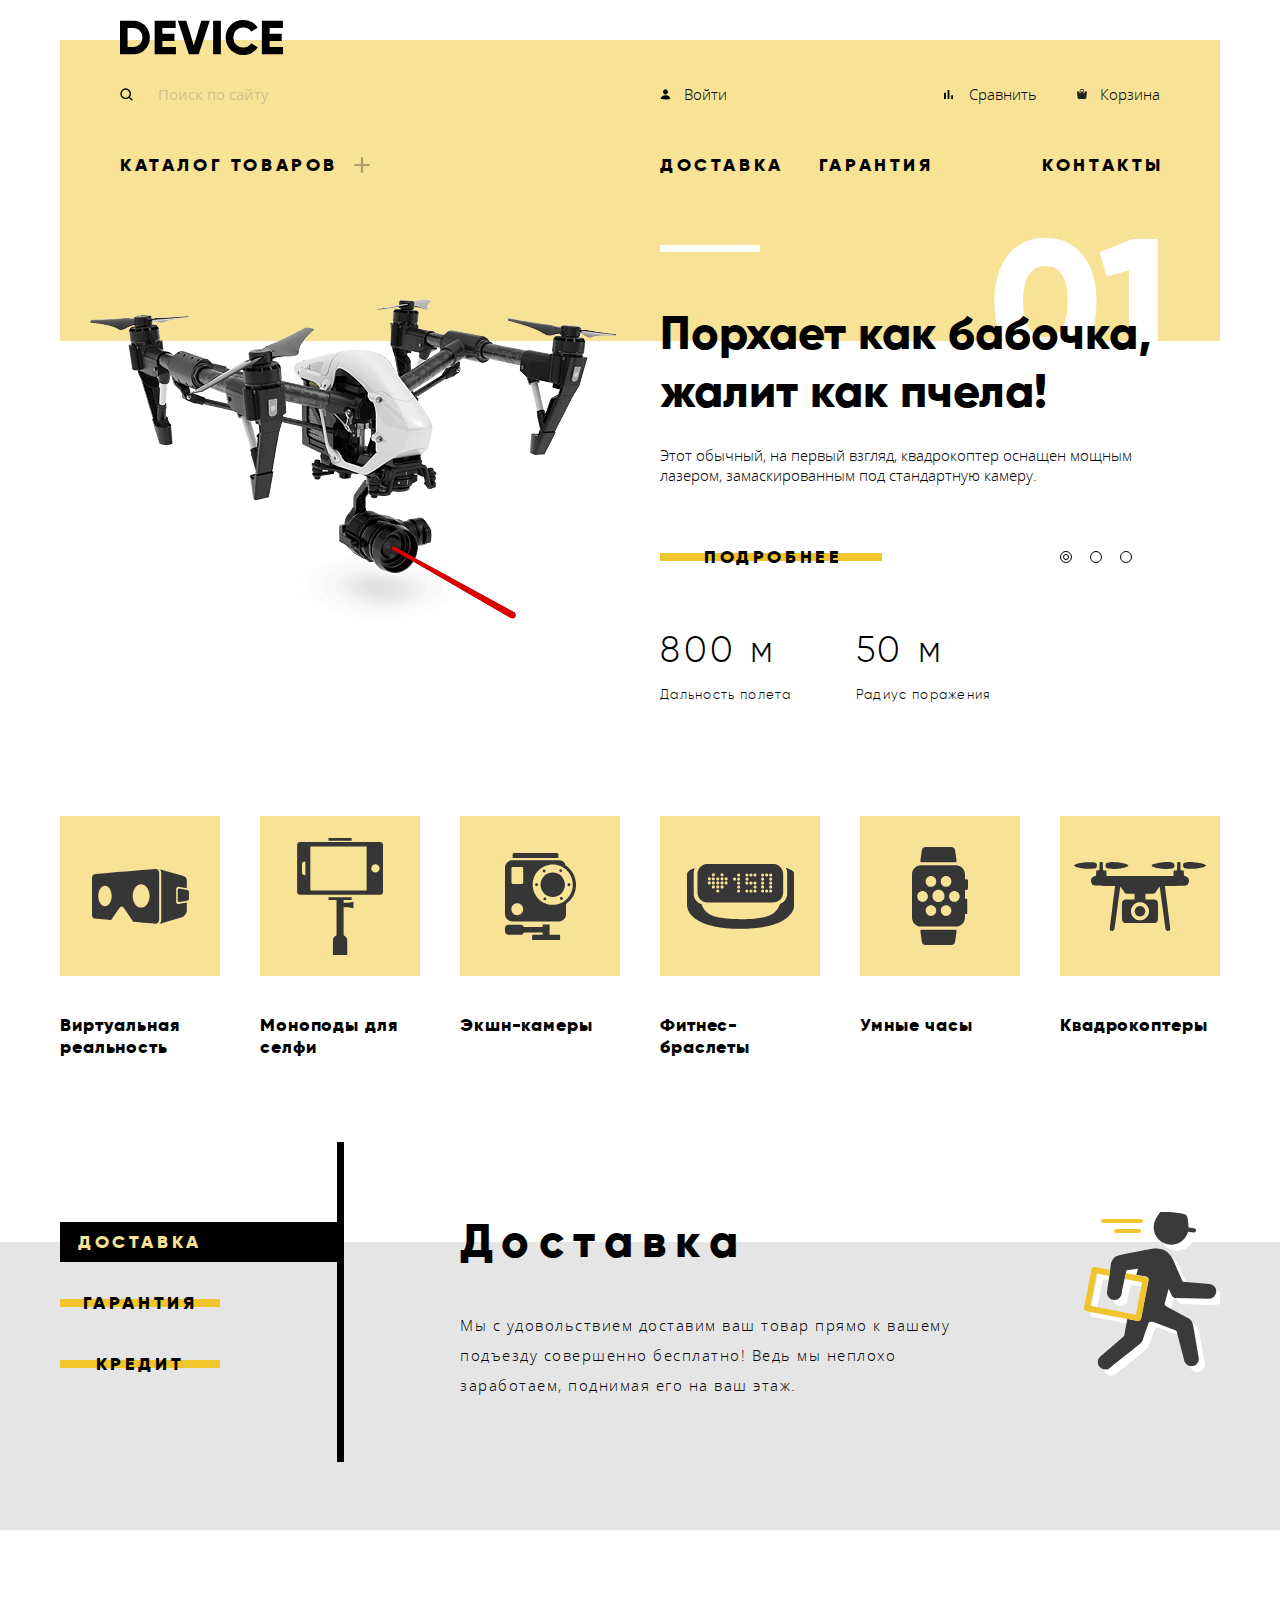
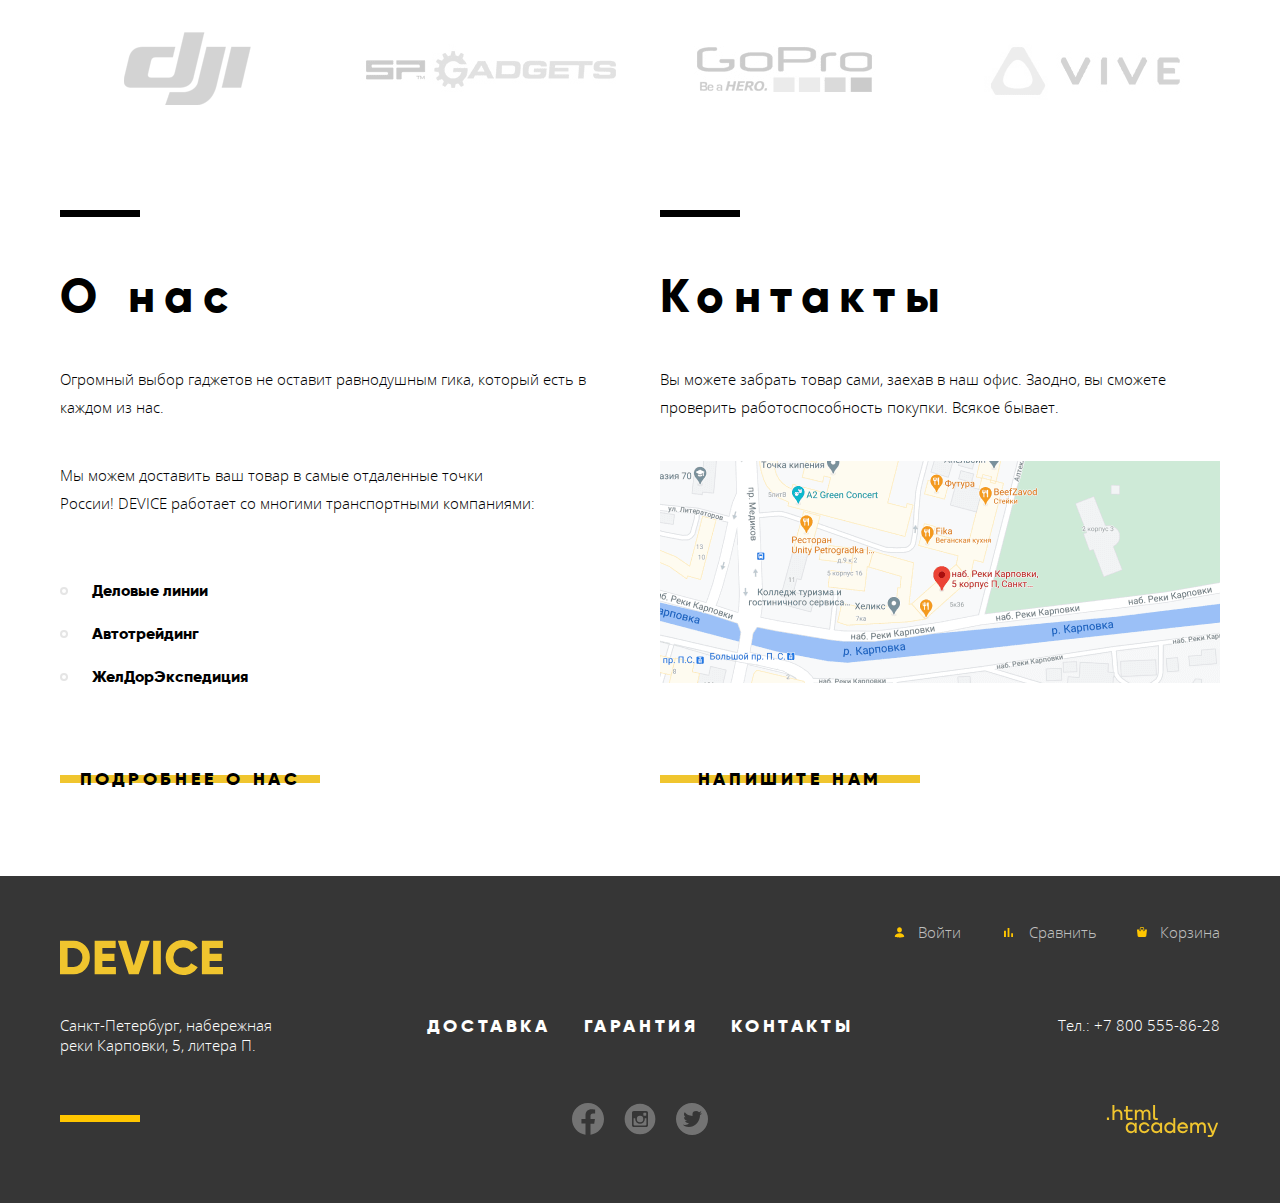
==== index.html @ 980fb4cc "завершил верстку главной страницы" ====
<!DOCTYPE html>
<html class="page" lang="ru">
  <head>
    <meta charset="utf-8">
    <meta name="viewport" content="width=device-width, initial-scale=1">
    <title>Девайс: Главная страница</title>
    <link rel="icon" href="favicon.ico">
    <link rel="icon" href="img/favicons/icon.svg" type="image/svg+xml">
    <link rel="apple-touch-icon" href="img/favicons/apple.png">
    <link rel="manifest" href="manifest.webmanifest">
    <link rel="stylesheet" href="css/normalize.min.css">
    <link rel="stylesheet" href="css/style.css">
  </head>

  <body class="main">

    <div class="svg-sprite">
      <svg width="0" height="0" class="hidden">
        <symbol fill="none" xmlns="http://www.w3.org/2000/svg" viewBox="0 0 11 10" id="arrow-down">
          <path d="M11 0H0l5.5 10L11 0z" fill="#000"></path>
        </symbol>
        <symbol fill="none" xmlns="http://www.w3.org/2000/svg" viewBox="0 0 11 10" id="arrow-up">
          <path opacity=".2" d="M0 10h11L5.5 0 0 10z" fill="#000"></path>
        </symbol>
        <symbol fill="none" xmlns="http://www.w3.org/2000/svg" viewBox="0 0 107 65" id="bracelet">
          <path d="M98.967 4.074c.752 1.441 1.209 3.08 1.209 4.818v21.102c0 4.616-3.092 8.527-7.246 9.9-1.325 3.987-3.778 7.854-8.051 10.432-8.676 5.231-31.124 4.837-31.198 4.837-.078 0-22.513.395-31.189-4.837-4.216-2.545-6.708-6.347-8.042-10.279-4.418-1.209-7.756-5.251-7.756-10.053V8.893c0-1.688.427-3.282 1.139-4.693C4.17 5.109 0 6.918 0 10.434v29.983C0 50.668 11.839 64.85 53.657 64.85c41.82 0 53.657-14.182 53.657-24.433V10.434c-.001-3.684-4.576-5.494-8.347-6.36z" fill="#363636"></path>
          <path d="M20.561 38.459h65.523c5.564 0 10.074-4.513 10.074-10.077V9.935c0-5.563-4.51-10.075-10.074-10.075H20.561c-5.564 0-10.075 4.511-10.075 10.075v18.447c0 5.564 4.511 10.077 10.075 10.077zM83.695 9.468a1.57 1.57 0 110 3.139 1.57 1.57 0 010-3.139zm0 4.039a1.569 1.569 0 110 3.138 1.569 1.569 0 010-3.138zm0 4.039a1.568 1.568 0 11.001 3.137 1.568 1.568 0 01-.001-3.137zm0 3.827a1.57 1.57 0 11-.001 3.14 1.57 1.57 0 01.001-3.14zm0 4.039a1.568 1.568 0 11.001 3.137 1.568 1.568 0 01-.001-3.137zM79.656 9.468c.867 0 1.568.703 1.568 1.57a1.568 1.568 0 11-3.136 0c0-.868.703-1.57 1.568-1.57zm0 15.944a1.568 1.568 0 110 3.135 1.568 1.568 0 010-3.135zM75.619 9.468a1.57 1.57 0 11-.003 3.14 1.57 1.57 0 01.003-3.14zm0 4.039a1.57 1.57 0 11-.003 3.139 1.57 1.57 0 01.003-3.139zm0 4.039a1.569 1.569 0 11-.002 3.138 1.569 1.569 0 01.002-3.138zm0 3.827a1.568 1.568 0 110 3.138 1.568 1.568 0 010-3.138zm0 4.039a1.569 1.569 0 11-.002 3.138 1.569 1.569 0 01.002-3.138zM67.965 9.468c.867 0 1.568.703 1.568 1.57a1.568 1.568 0 11-3.136 0 1.568 1.568 0 011.568-1.57zm0 8.078a1.568 1.568 0 110 3.14 1.568 1.568 0 010-3.14zm0 3.881a1.569 1.569 0 11-.002 3.136 1.569 1.569 0 01.002-3.136zm0 3.985a1.568 1.568 0 110 3.135 1.568 1.568 0 010-3.135zM63.926 9.468a1.57 1.57 0 110 3.14 1.57 1.57 0 010-3.14zm0 8.078a1.57 1.57 0 11.001 3.139 1.57 1.57 0 01-.001-3.139zm0 7.866a1.57 1.57 0 11.001 3.139 1.57 1.57 0 01-.001-3.139zM59.888 9.468a1.57 1.57 0 010 3.139 1.568 1.568 0 01-1.568-1.569 1.567 1.567 0 011.568-1.57zm0 4.039a1.57 1.57 0 11-.001 3.135 1.57 1.57 0 01.001-3.135zm0 4.039a1.57 1.57 0 11-.001 3.14 1.57 1.57 0 01.001-3.14zm0 7.866a1.57 1.57 0 010 3.137 1.569 1.569 0 010-3.137zm-8.29-15.944a1.57 1.57 0 110 3.139 1.57 1.57 0 010-3.139zm0 4.039a1.569 1.569 0 110 3.138 1.569 1.569 0 010-3.138zm0 4.039a1.568 1.568 0 11.001 3.137 1.568 1.568 0 01-.001-3.137zm0 3.881a1.568 1.568 0 110 3.137 1.569 1.569 0 010-3.137zm0 3.985a1.568 1.568 0 11.001 3.137 1.568 1.568 0 01-.001-3.137zm-4.039-11.905a1.568 1.568 0 110 3.136 1.568 1.568 0 010-3.136zm-8.502-.212a1.57 1.57 0 11-.001 3.135 1.57 1.57 0 01.001-3.135zm0 4.038a1.57 1.57 0 11-.003 3.141 1.57 1.57 0 01.003-3.141zm-4.039-8.078a1.57 1.57 0 11-.003 3.14 1.57 1.57 0 01.003-3.14zm0 4.04a1.57 1.57 0 11-.003 3.139 1.57 1.57 0 01.003-3.139zm0 4.038a1.57 1.57 0 11-.003 3.14 1.57 1.57 0 01.003-3.14zm0 4.04a1.569 1.569 0 11-.001 3.137 1.569 1.569 0 01.001-3.137zm-4.254-8.078a1.569 1.569 0 110 3.138 1.569 1.569 0 010-3.138zm0 4.038a1.57 1.57 0 110 3.139 1.57 1.57 0 010-3.139zm0 4.04a1.57 1.57 0 11-.001 3.14 1.57 1.57 0 01.001-3.14zm0 4.039a1.568 1.568 0 11.001 3.137 1.568 1.568 0 01-.001-3.137zM26.3 9.255a1.57 1.57 0 11.002 3.136 1.57 1.57 0 01-.002-3.136zm0 4.04a1.57 1.57 0 011.571 1.568 1.57 1.57 0 01-3.14 0 1.57 1.57 0 011.569-1.568zm0 4.038a1.571 1.571 0 110 3.14 1.571 1.571 0 010-3.14zm0 4.04a1.57 1.57 0 11.003 3.135 1.57 1.57 0 01-.003-3.135zm-4.037-8.078a1.57 1.57 0 11-.001 3.135 1.57 1.57 0 01.001-3.135zm0 4.038a1.57 1.57 0 010 3.14 1.57 1.57 0 010-3.14z" fill="#363636"></path>
        </symbol>
        <symbol fill="none" xmlns="http://www.w3.org/2000/svg" viewBox="0 0 71 87" id="cameras">
          <path d="M53.349 1.49c0-.736-.578-1.49-1.311-1.49H9.053C8.32 0 7.672.754 7.672 1.49v3.522h45.676V1.49h.001zm.853 80.319h-9.597V71.426h-6.958v2.507H18.774c-.537-1.254-1.757-2.148-3.181-2.148H3.559C1.642 71.784 0 73.387 0 75.311v3.018c0 1.924 1.642 3.48 3.559 3.48h12.035c1.511 0 2.792-.896 3.269-2.326h18.785v2.326H28.13c-.533 0-1.01.437-1.01.972v3.172c0 .535.478 1.048 1.01 1.048h26.072c.533 0 .93-.513.93-1.048V82.78c0-.535-.397-.971-.93-.971zm6.464-69.419a7.037 7.037 0 00-6.771-5.05H7.148C3.25 7.34 0 10.449 0 14.361v46.9c0 3.912 3.25 7.121 7.148 7.121h46.747c3.898 0 7.126-3.209 7.126-7.121V50.915a23.228 23.228 0 0010.001-19.164c-.001-8.079-4.132-15.181-10.356-19.361zM12.238 62.151c-3.259 0-5.901-2.65-5.901-5.921 0-3.27 2.642-5.922 5.901-5.922s5.902 2.652 5.902 5.922c0 3.271-2.643 5.921-5.902 5.921zm5.961-32.605a1.42 1.42 0 01-1.418 1.422h-8.94a1.42 1.42 0 01-1.418-1.422v-14.16a1.42 1.42 0 011.418-1.423h8.939a1.42 1.42 0 011.418 1.423v14.16h.001zm29.563 22.312c-11.076 0-20.057-9.01-20.057-20.123 0-11.113 8.98-20.124 20.057-20.124 11.077 0 20.058 9.01 20.058 20.124 0 11.114-8.981 20.123-20.058 20.123z" fill="#363636"></path>
          <path d="M47.762 43.964c6.731 0 12.188-5.475 12.188-12.229s-5.457-12.229-12.188-12.229c-6.731 0-12.188 5.475-12.188 12.229s5.457 12.229 12.188 12.229zm-16.2-10.793a1.435 1.435 0 100-2.87 1.435 1.435 0 000 2.87zm32.401 0a1.435 1.435 0 100-2.87 1.435 1.435 0 000 2.87zM39.109 19.429a1.435 1.435 0 100-2.87 1.435 1.435 0 000 2.87zm17.306 27.483c.79 0 1.43-.643 1.43-1.436 0-.793-.64-1.436-1.43-1.436-.79 0-1.43.643-1.43 1.436 0 .793.64 1.436 1.43 1.436zM55.697 19a1.435 1.435 0 100-2.87 1.435 1.435 0 000 2.87zM39.828 47.341a1.435 1.435 0 100-2.87 1.435 1.435 0 000 2.87z" fill="#363636"></path>
        </symbol>
        <symbol fill="none" xmlns="http://www.w3.org/2000/svg" viewBox="0 0 14 11" id="checkbox-tick">
          <path fill-rule="evenodd" clip-rule="evenodd" d="M2.077 3.75L.385 5.5l5.077 5.25L13.923 2 12.231.25l-6.77 7-3.384-3.5z" fill="#000"></path>
        </symbol>
        <symbol fill="none" xmlns="http://www.w3.org/2000/svg" viewBox="0 0 156 188" id="credit">
          <path d="M141.25 83.627c8.146 0 14.75-6.604 14.75-14.75s-6.604-14.75-14.75-14.75-14.75 6.604-14.75 14.75 6.604 14.75 14.75 14.75zm-52.137 55.917l-7.074 17.875-22.824 14.917a7.16 7.16 0 00-3.634 6.23 7.167 7.167 0 007.167 7.167 7.121 7.121 0 004.121-1.31c3.761-2.371 22.351-14.084 25.495-15.88 3.5-2 4.125-5.125 4.125-5.125l4.875-16-5.75-2.625c-5.75-2.625-6.5-5.249-6.5-5.249z" fill="#fff"></path>
          <path d="M139.321 141.462s-1.158-3.834-4.579-5.167c-3.421-1.333-18.087-7.75-18.087-7.75l15.416-25.584s3.834-9-.333-13.417-13.75-9.75-13.75-9.75h-7.521l15.799-26.801c3.354-5.686 1.443-13.081-4.242-16.432L72.634 7.447c-5.687-3.352-13.08-1.442-16.432 4.244L9.144 91.519c-3.35 5.685-1.442 13.08 4.244 16.432l49.39 29.113c5.686 3.352 13.081 1.441 16.432-4.242l22.934-38.903h8.096l-14.75 26.209s-5.134 9.214-.334 14.25c4.21 4.416 12.667 6.916 12.667 6.916l17.25 6.501 5.101 31.291.009-.001c.549 3.413 3.499 6.023 7.067 6.023a7.166 7.166 0 007.166-7.167c0-.189-.014-.375-.028-.56l.028-.004-5.095-35.915zM17.958 100.198c-1.4-.826-1.887-2.708-1.06-4.108l47.058-79.829c.826-1.401 2.707-1.888 4.107-1.062l11.521 6.792-50.104 84.998-11.522-6.791zm53.498 28.054c-.826 1.4-2.707 1.887-4.107 1.061l-30.116-17.754L87.34 26.563l30.113 17.753c1.402.826 1.887 2.707 1.062 4.107l-18.493 31.372h-8.783L71.323 94.222a7.155 7.155 0 00-1.23.891l-.03.022.001.003a7.142 7.142 0 00-2.358 5.304 7.167 7.167 0 007.167 7.167 7.121 7.121 0 004.15-1.331l.001.003.071-.058c.182-.133.356-.273.524-.423l9.66-7.784-17.823 30.236z" fill="#fff"></path>
          <path d="M49.219 5.943L2.161 85.772c-3.351 5.685-1.442 13.08 4.244 16.432l49.39 29.113c5.686 3.352 13.081 1.441 16.432-4.242l47.057-79.829c3.354-5.686 1.443-13.081-4.242-16.432L65.65 1.7C59.965-1.652 52.571.258 49.219 5.943zm-39.305 84.4l47.059-79.829c.826-1.401 2.707-1.888 4.107-1.062l11.521 6.792-50.105 84.998-11.522-6.791c-1.4-.826-1.886-2.708-1.06-4.108zm101.617-47.667l-47.059 79.829c-.826 1.4-2.707 1.887-4.107 1.061l-30.116-17.754 50.106-84.996 30.113 17.753c1.403.825 1.887 2.706 1.063 4.107z" fill="#F0C42E"></path>
          <path d="M135.25 77.833c8.146 0 14.75-6.604 14.75-14.75s-6.604-14.75-14.75-14.75-14.75 6.604-14.75 14.75 6.604 14.75 14.75 14.75zM81.875 133.75l-7.074 17.875-22.825 14.917a7.16 7.16 0 00-3.634 6.23 7.167 7.167 0 007.167 7.167 7.121 7.121 0 004.121-1.31c3.761-2.371 22.351-14.084 25.495-15.88 3.5-2 4.125-5.125 4.125-5.125l4.875-16-5.75-2.625c-5.75-2.625-6.5-5.249-6.5-5.249zm50.208 1.918s-1.158-3.834-4.579-5.167c-3.421-1.333-18.087-7.75-18.087-7.75l15.416-25.584s3.834-9-.333-13.417S110.75 74 110.75 74H84L64.085 88.427a7.208 7.208 0 00-1.23.891l-.031.022.002.003a7.14 7.14 0 00-2.358 5.303 7.167 7.167 0 007.167 7.167 7.121 7.121 0 004.149-1.331l.002.003.071-.058c.182-.133.357-.273.525-.423l14.743-11.881H103l-14.75 26.209s-5.134 9.214-.334 14.25c4.209 4.416 12.667 6.916 12.667 6.916l17.25 6.501 5.101 31.291.009-.001c.549 3.413 3.499 6.023 7.067 6.023a7.166 7.166 0 007.166-7.167c0-.189-.014-.375-.028-.56l.028-.004-5.093-35.913z" fill="#3A3A3A"></path>
        </symbol>
        <symbol fill="none" xmlns="http://www.w3.org/2000/svg" viewBox="0 0 20 20" id="cross">
          <path d="M17.95 19.725L10 11.762l-7.95 7.963L.275 17.95 8.237 10 .275 2.05 2.05.275 10 8.238l7.95-7.95 1.762 1.762-7.95 7.95 7.95 7.95-1.762 1.775z" fill="#fff"></path>
        </symbol>
        <symbol fill="none" xmlns="http://www.w3.org/2000/svg" viewBox="0 0 136 164" id="delivery">
          <g clip-path="url(#clip0)">
            <path d="M93.133 38.767c8.121 0 14.945-5.542 16.9-13.05l5.467.815a2.159 2.159 0 002.451-1.816 2.157 2.157 0 00-1.816-2.451l-5.541-.825c.002-.046.004-.091.004-.138 0-.182-.006-.362-.014-.542 0 0-.451-6.518-1.074-9.237-.621-2.72-2.535-3.296-2.535-3.296-9.77-2.212-19.772-2.438-22.375-2.438-2.603 0-3.158 1.332-3.158 1.332l-3.15 4.996-.01-.003c-.076.122-.146.245-.219.368l-.027.043a17.387 17.387 0 00-2.367 8.777c-.001 9.646 7.819 17.465 17.464 17.465zm38.402 39.309v-.002l-26.742-2.168-9.246-21.112s-.461-2.774-6.008-8.476c-5.55-5.702-16.8-3.39-16.8-3.39s-23.885 4.469-31.744 6.318c-7.86 1.85-8.168 9.863-8.168 9.863l-.632 4.519-15.178-2.941a3.012 3.012 0 00-3.516 2.374L6.09 101.303a3.008 3.008 0 002.375 3.516l51.196 9.923c.115.022.23.024.346.033h.002c-.728.104-1.291-.035-1.291-.035l-9.4-1.849-3.082 17.105-23.56 20.363a7.43 7.43 0 109.857 11.086s27.725-22.05 29.575-23.591c1.85-1.54 2.773-3.853 2.773-3.853s4.541-13.948 5.779-16.874c.848-2.004 4.932-1.079 4.932-1.079l22.885 8.631 7.615 29.062c.082.63.242 1.234.473 1.804h.002a7.428 7.428 0 0014.112-4.512c-.842-4.965-4.604-27.046-5.561-31.826-1.078-5.394-4.621-6.934-4.621-6.934s-21.268-11.558-22.654-12.329c-1.387-.77-1.078-2.774-1.078-2.774l3.93-14.331 2.773 5.856s1.619 3.274 4.084 3.391l33.357.82a7.43 7.43 0 007.43-7.431 7.43 7.43 0 00-6.804-7.399zM60.104 62.807l-1.79 5.88 9.899 1.919-20.214-3.917.548-2.496 11.557-1.386zm-2.25 45.473l-45.303-8.781 6.27-32.353 12.542 2.431-1.618 11.567-.64 4.406c-.005.026-.008.056-.012.082l-.018.127h.002a7.43 7.43 0 007.367 8.38 7.428 7.428 0 007.368-8.366l2.9-13.223 17.414 3.374-6.271 32.356zM25.05 17.008h38.027c1.1 0 2-.896 2-1.99 0-1.094-.9-1.99-2-1.99H25.05c-1.1 0-2 .896-2 1.99 0 1.094.9 1.99 2 1.99zm13.03 6.017c-1.1 0-2 .896-2 1.99 0 1.094.9 1.99 2 1.99h22.959c1.1 0 2-.896 2-1.99a2 2 0 00-2-1.99H38.08z" fill="#fff"></path>
            <path d="M87.098 32.732c8.121 0 14.945-5.542 16.9-13.049l5.467.814a2.159 2.159 0 002.451-1.816 2.157 2.157 0 00-1.816-2.451l-5.541-.825c.002-.046.004-.091.004-.138 0-.182-.006-.362-.014-.542 0 0-.451-6.518-1.074-9.237-.621-2.719-2.535-3.296-2.535-3.296C91.17-.02 81.168-.246 78.564-.246c-2.604 0-3.158 1.332-3.158 1.332l-3.15 4.996-.01-.003c-.076.121-.146.245-.219.368L72 6.49a17.387 17.387 0 00-2.367 8.777c0 9.646 7.82 17.465 17.465 17.465zM125.5 72.041v-.002l-26.742-2.168-9.246-21.112s-.461-2.774-6.008-8.476c-5.549-5.702-16.799-3.39-16.799-3.39s-23.886 4.47-31.745 6.317c-7.86 1.85-8.168 9.863-8.168 9.863L23.71 75.11l-.64 4.406c-.005.026-.008.056-.012.082l-.018.127h.002a7.43 7.43 0 007.367 8.38 7.428 7.428 0 007.368-8.366l4.734-21.58 11.557-1.387-1.789 5.88 9.898 1.92a3.01 3.01 0 012.375 3.516L57.14 106.33a3.012 3.012 0 01-2.948 2.43c-.072 0-.146-.016-.22-.021-.728.104-1.291-.035-1.291-.035l-9.4-1.849-3.082 17.105-23.56 20.363a7.43 7.43 0 109.857 11.086s27.725-22.05 29.575-23.591c1.85-1.54 2.773-3.853 2.773-3.853s4.541-13.948 5.779-16.874c.848-2.004 4.932-1.079 4.932-1.079l22.885 8.631 7.615 29.062c.082.63.242 1.234.473 1.804h.002a7.428 7.428 0 0014.112-4.512c-.842-4.965-4.604-27.046-5.561-31.826-1.078-5.394-4.621-6.934-4.621-6.934S83.193 94.682 81.807 93.91c-1.387-.77-1.078-2.774-1.078-2.774l3.93-14.33 2.773 5.855s1.619 3.274 4.084 3.391l33.357.82a7.43 7.43 0 00.627-14.83z" fill="#3A3A3A"></path>
            <path d="M53.97 109.144h.003c.073.006.147.021.22.021 1.407 0 2.67-1 2.948-2.43l7.412-38.243a3.01 3.01 0 00-2.375-3.517l-20.214-3.917-1.286 5.862 17.413 3.374-6.271 32.354-45.304-8.779 6.27-32.353 12.542 2.431.832-5.95-15.178-2.942a3.012 3.012 0 00-3.516 2.374L.055 95.673a3.008 3.008 0 002.375 3.516l51.196 9.923c.114.022.229.023.345.032z" fill="#F0C42E"></path>
            <path d="M59.042 8.982a2 2 0 01-2 1.99H19.015c-1.1 0-2-.896-2-1.99 0-1.094.9-1.99 2-1.99h38.027c1.1 0 2 .896 2 1.99zm-2.038 9.998c0 1.094-.9 1.99-2 1.99h-22.96c-1.1 0-2-.896-2-1.99a2 2 0 012-1.99h22.959c1.1 0 2 .896 2 1.99z" fill="#F0C52E"></path>
          </g>
          <defs>
            <clipPath id="clip0">
              <path fill="#fff" d="M0 0h136v164H0z"></path>
            </clipPath>
          </defs>
        </symbol>
        <symbol fill="none" xmlns="http://www.w3.org/2000/svg" viewBox="0 0 12 13" id="icon-arrow-nav">
          <path d="M4.147 8.942l2.29-2.295-2.29-2.295.705-.705 3 3-3 3-.705-.705z" fill="#000"></path>
        </symbol>
        <symbol fill="none" xmlns="http://www.w3.org/2000/svg" viewBox="0 0 10 10" id="icon-cart-footer">
          <path d="M9.862 2.522a.358.358 0 00-.273-.129H7.658V3.42c0 .471-.405.854-.901.854-.497 0-.901-.383-.901-.854V2.393H4.054V3.42c0 .471-.404.854-.9.854-.498 0-.902-.383-.902-.854V2.393H.321a.358.358 0 00-.273.129.397.397 0 00-.09.3l.648 5.963C.618 9.457 1.142 10 1.784 10h6.342c.642 0 1.166-.543 1.178-1.216l.649-5.963a.398.398 0 00-.091-.3z" fill="#FFC600"></path>
          <path d="M3.153 3.76c.199 0 .36-.153.36-.341v-1.88c0-.528.562-.855 1.082-.855h.9c.548 0 .901.335.901.854v1.88c0 .19.162.343.36.343.2 0 .361-.154.361-.342v-1.88C7.117.646 6.435 0 5.495 0h-.9C3.6 0 2.793.69 2.793 1.538v1.88c0 .19.161.343.36.343z" fill="#FFC600"></path>
        </symbol>
        <symbol fill="none" xmlns="http://www.w3.org/2000/svg" viewBox="0 0 10 10" id="icon-cart-header">
          <path d="M9.862 2.522a.358.358 0 00-.273-.129H7.658V3.42c0 .471-.405.855-.901.855-.497 0-.901-.384-.901-.855V2.393H4.054V3.42c0 .471-.404.855-.9.855-.498 0-.902-.384-.902-.855V2.393H.321a.358.358 0 00-.273.129.397.397 0 00-.09.3l.648 5.963C.618 9.457 1.142 10 1.784 10h6.342c.642 0 1.166-.543 1.178-1.215l.649-5.964a.398.398 0 00-.091-.3z" fill="#231F20"></path>
          <path d="M3.153 3.76c.199 0 .36-.153.36-.341v-1.88c0-.528.562-.855 1.082-.855h.9c.548 0 .901.335.901.854v1.88c0 .19.162.343.36.343.2 0 .361-.154.361-.342v-1.88C7.117.646 6.435 0 5.495 0h-.9C3.6 0 2.793.69 2.793 1.538v1.88c0 .19.161.343.36.343z" fill="#231F20"></path>
        </symbol>
        <symbol fill="none" xmlns="http://www.w3.org/2000/svg" viewBox="0 0 10 10" id="icon-chart-footer">
          <path d="M.917 3.366h1.75v5.717H.917V3.367zM4.183.916h1.634v8.167H4.183V.917zM7.45 5.584h1.633v3.5H7.45v-3.5z" fill="#FFC600"></path>
        </symbol>
        <symbol fill="none" xmlns="http://www.w3.org/2000/svg" viewBox="0 0 10 10" id="icon-chart-header">
          <path d="M.917 3.367h1.75v5.716H.917V3.367zM4.183.917h1.634v8.166H4.183V.917zM7.45 5.583h1.633v3.5H7.45v-3.5z" fill="#000"></path>
        </symbol>
        <symbol fill="none" xmlns="http://www.w3.org/2000/svg" viewBox="0 0 9 10" id="icon-user-footer">
          <path d="M4.5.333c1.197 0 2.167 1.045 2.167 2.334C6.667 3.956 5.697 5 4.5 5 3.303 5 2.333 3.956 2.333 2.667c0-1.29.97-2.334 2.167-2.334zm0 9.334s4.333 0 4.333-1.167c0-1.4-2.112-2.917-4.333-2.917C2.28 5.583.167 7.1.167 8.5.167 9.667 4.5 9.667 4.5 9.667z" fill="#FFC600"></path>
        </symbol>
        <symbol fill="none" xmlns="http://www.w3.org/2000/svg" viewBox="0 0 9 10" id="icon-user-header">
          <path d="M4.5.333c1.197 0 2.167 1.044 2.167 2.334C6.667 3.956 5.697 5 4.5 5 3.303 5 2.333 3.956 2.333 2.667c0-1.29.97-2.334 2.167-2.334zm0 9.334s4.333 0 4.333-1.167c0-1.4-2.112-2.917-4.333-2.917C2.28 5.583.167 7.1.167 8.5.167 9.667 4.5 9.667 4.5 9.667z" fill="#000"></path>
        </symbol>
        <symbol fill="none" xmlns="http://www.w3.org/2000/svg" viewBox="0 0 115 34" id="logo_htmlacademy">
          <g clip-path="url(#clip1)" fill="#F0C52E">
            <path d="M0 12.88v2.576h2.458V12.88H0zm11.647-8.35c-1.56 0-2.822.708-3.612 1.739h-.086V0H5.92v15.457h2.03v-5.303c0-2.125 1.325-3.65 3.27-3.65 1.838 0 2.907 1.375 2.907 3.22v5.733h2.03V9.36c0-2.941-1.816-4.83-4.51-4.83zm14.97.3h-4.809V1.073h-2.03V4.83h-1.924v1.975h1.924v5.99c0 1.717.962 2.662 2.693 2.662h4.146V13.46h-3.74c-.684 0-1.069-.386-1.069-1.052V6.805h4.81V4.83zm14.505-.28c-1.625 0-2.864.795-3.548 2.062h-.064c-.62-1.245-1.774-2.061-3.356-2.061-1.41 0-2.48.751-3.12 1.803h-.086V4.83h-1.945v10.626h2.03v-5.452c0-1.997 1.048-3.457 2.63-3.5 1.495-.043 2.372 1.03 2.372 2.64v6.312h2.03V9.832c0-2.383 1.41-3.328 2.63-3.328 1.474 0 2.35 1.03 2.35 2.64v6.312h2.03V8.93c0-2.576-1.453-4.38-3.953-4.38zm6.705 8.159c0 1.739.983 2.748 2.8 2.748h2.009v-1.975h-1.71c-.684 0-1.069-.387-1.069-1.052V0h-2.03v12.709zm-18.922 6.997h-.086c-.792-1.066-2.076-1.814-3.79-1.835-3.147-.043-5.395 2.284-5.395 5.57 0 3.308 2.29 5.635 5.374 5.592 1.756-.022 3.019-.811 3.811-1.942h.086v1.643h2.013V18.17h-2.013v1.536zm-3.597 7.363c-2.227 0-3.64-1.622-3.64-3.628 0-2.006 1.413-3.628 3.64-3.628 2.162 0 3.576 1.622 3.576 3.628 0 1.985-1.414 3.628-3.576 3.628zm18.902-5.058c-.493-2.39-2.613-4.14-5.396-4.14-3.362 0-5.61 2.454-5.61 5.57s2.248 5.592 5.61 5.592c2.783 0 4.903-1.793 5.395-4.205h-2.12c-.427 1.345-1.69 2.262-3.254 2.262-2.184 0-3.597-1.643-3.597-3.649 0-2.006 1.413-3.628 3.597-3.628 1.627 0 2.827.96 3.255 2.198h2.12zm10.874-2.305h-.086c-.792-1.066-2.077-1.814-3.79-1.835-3.147-.043-5.395 2.284-5.395 5.57 0 3.308 2.29 5.635 5.374 5.592 1.756-.022 3.019-.811 3.811-1.942h.086v1.643h2.012V18.17h-2.012v1.536zm-3.597 7.363c-2.227 0-3.64-1.622-3.64-3.628 0-2.006 1.413-3.628 3.64-3.628 2.162 0 3.575 1.622 3.575 3.628 0 1.985-1.413 3.628-3.575 3.628zm17.167-7.256h-.086c-.792-1.131-2.12-1.921-3.811-1.942-3.083-.043-5.374 2.283-5.374 5.591 0 3.287 2.248 5.613 5.395 5.57 1.67-.021 2.998-.768 3.769-1.835h.107v1.536h2.013V13.368h-2.013v6.445zm-3.597 7.277c-2.227 0-3.64-1.622-3.64-3.628 0-2.006 1.413-3.628 3.64-3.628 2.162 0 3.575 1.643 3.575 3.628 0 2.006-1.413 3.628-3.575 3.628zm13.273-9.219c-3.255 0-5.482 2.497-5.482 5.591 0 3.01 2.099 5.57 5.524 5.57 2.484 0 4.475-1.344 5.182-3.585h-2.12c-.47 1.003-1.605 1.643-2.976 1.643-1.927 0-3.297-1.28-3.447-2.923h8.757c.278-3.522-1.927-6.296-5.438-6.296zm-.043 1.942c1.691 0 2.955 1.046 3.276 2.561h-6.51c.3-1.494 1.564-2.56 3.234-2.56zm19.911-1.92c-1.627 0-2.868.79-3.554 2.048h-.064c-.62-1.238-1.777-2.048-3.362-2.048-1.413 0-2.483.747-3.126 1.792h-.085V18.17h-1.949v10.564h2.034v-5.42c0-1.986 1.05-3.437 2.634-3.48 1.499-.042 2.377 1.025 2.377 2.626v6.274h2.034v-5.591c0-2.37 1.413-3.308 2.633-3.308 1.478 0 2.355 1.024 2.355 2.625v6.274h2.035v-6.488c0-2.56-1.456-4.353-3.962-4.353zm11.243 9.154l-3.64-8.878h-2.248l4.839 11.567-.021.043c-.343.875-.728 1.195-1.67 1.195h-2.505v2.028h2.505c1.841 0 2.826-.833 3.511-2.625l4.668-12.208h-2.077l-3.362 8.878z"></path>
          </g>
          <defs>
            <clipPath id="clip1">
              <path fill="#fff" d="M0 0h115v33.029H0z"></path>
            </clipPath>
          </defs>
        </symbol>
        <symbol fill="none" xmlns="http://www.w3.org/2000/svg" viewBox="0 0 163 35" id="logo-footer">
          <path fill-rule="evenodd" clip-rule="evenodd" d="M-.151.702v33.6h13.532a15.721 15.721 0 0011.72-4.824 16.458 16.458 0 004.712-11.976 16.457 16.457 0 00-4.712-11.976A15.724 15.724 0 0013.381.702H-.151zM7.582 26.91V8.091h5.8a8.646 8.646 0 016.5 2.568 9.408 9.408 0 012.489 6.84 9.406 9.406 0 01-2.489 6.84 8.642 8.642 0 01-6.5 2.568h-5.8v.003zm34.8-5.952h12.082v-7.3H42.378V8.091h13.291V.702H34.645v33.6H55.91V26.91H42.378v-5.952h.004zm36.343 13.344L89.744.702h-8.458l-7.491 24.72L66.304.702h-8.457l11.019 33.6h9.859zm14.4 0h7.733V.702h-7.733v33.6zm38.615-1.416a15.51 15.51 0 006.041-5.688l-6.67-3.84a7.482 7.482 0 01-3.165 3.024 9.873 9.873 0 01-4.664 1.1 9.596 9.596 0 01-7.177-2.736 9.911 9.911 0 01-2.682-7.248 9.91 9.91 0 012.682-7.248 9.592 9.592 0 017.177-2.736 9.897 9.897 0 014.639 1.08 7.589 7.589 0 013.19 3.048l6.67-3.84a15.874 15.874 0 00-6.09-5.688 17.42 17.42 0 00-8.409-2.088c-9.779-.272-17.797 7.691-17.591 17.472-.208 9.781 7.809 17.747 17.588 17.476 2.95.027 5.859-.69 8.458-2.088h.003zm17.881-11.928h12.082v-7.3h-12.085V8.091h13.29V.702h-21.023v33.6h21.265V26.91h-13.532v-5.952h.003z" fill="#F0C52E"></path>
        </symbol>
        <symbol fill="none" xmlns="http://www.w3.org/2000/svg" viewBox="0 0 86 117" id="monopods">
          <path d="M82.821 4.011H3.33A3.188 3.188 0 00.142 7.199v46.413a3.187 3.187 0 003.188 3.189h79.492a3.188 3.188 0 003.189-3.189V7.199a3.189 3.189 0 00-3.19-3.188zM8.392 37.236h-.226a3.19 3.19 0 01-3.189-3.189v-7.283a3.188 3.188 0 013.189-3.188h.226v13.66zm61.231 15.172H13.341V8.402h56.282v44.006zM78.4 34.552a4.146 4.146 0 01-4.146-4.147 4.146 4.146 0 114.146 4.147zM54.654 0H31.497v2.758h23.157V0zm-8.046 64.861v-2.973h8.046V59.13H31.498v2.758h8.045v35.246a6.068 6.068 0 00-3.635 5.559V117h14.335v-14.307a6.062 6.062 0 00-3.636-5.557v-27.99h4.796l5.051 1.213v-6.711l-5.051 1.213h-4.795z" fill="#363636"></path>
        </symbol>
        <symbol fill="none" xmlns="http://www.w3.org/2000/svg" viewBox="0 0 16 16" id="plus">
          <path d="M15.7 6.9v2.2H9.1v6.6H6.9V9.1H.3V6.9h6.6V.3h2.2v6.6h6.6z" fill="#000"></path>
        </symbol>
        <symbol fill="none" xmlns="http://www.w3.org/2000/svg" viewBox="0 0 163 35" id="logo-header">
          <path fill-rule="evenodd" clip-rule="evenodd" d="M-.15.7v33.6h13.53a15.72 15.72 0 0011.72-4.82 16.46 16.46 0 004.71-11.98A16.46 16.46 0 0019.75 1.88 15.72 15.72 0 0013.38.7H-.15zm7.73 26.21V8.09h5.8a8.65 8.65 0 016.5 2.57 9.4 9.4 0 012.5 6.84 9.4 9.4 0 01-2.5 6.84 8.64 8.64 0 01-6.5 2.57h-5.8zm34.8-5.95h12.08v-7.3H42.38V8.09h13.29V.7H34.65v33.6H55.9v-7.39H42.38v-5.95zM78.72 34.3L89.74.7H81.3l-7.5 24.72L66.3.7h-8.45l11.02 33.6h9.85zm14.4 0h7.74V.7h-7.73v33.6zm38.62-1.41a15.5 15.5 0 006.04-5.7l-6.67-3.83a7.48 7.48 0 01-3.16 3.02 9.87 9.87 0 01-4.67 1.1 9.6 9.6 0 01-7.17-2.73 9.91 9.91 0 01-2.69-7.25 9.93 9.93 0 012.69-7.25 9.6 9.6 0 017.17-2.74 9.9 9.9 0 014.64 1.08 7.59 7.59 0 013.2 3.05l6.66-3.84a15.87 15.87 0 00-6.09-5.69 17.42 17.42 0 00-8.4-2.08 17.12 17.12 0 00-17.6 17.47 17.12 17.12 0 0017.59 17.47c2.95.03 5.86-.69 8.46-2.08zm17.88-11.93h12.08v-7.3h-12.08V8.09h13.29V.7h-21.03v33.6h21.27v-7.39h-13.53v-5.95z" fill="#000"></path>
        </symbol>
        <symbol fill="none" xmlns="http://www.w3.org/2000/svg" viewBox="0 0 132 69" id="quadcopters">
          <path d="M12.052.258C6.507.745 1.838 1.85.575 2.93c-.723.616-.723.616-.232 1.156.644.72 3.713 1.645 7.247 2.237 3.998.668 12.51.693 13.724.051 1.211-.668 1.623-1.414 1.623-2.981 0-1.619-.619-2.416-2.217-2.853C19.274.154 14.94 0 12.052.258zm13.722.23c-.129.283-.258 2.108-.258 4.112 0 4.061.155 3.778-2.192 3.933l-1.03.077-.13 2.545-.129 2.544-1.186.283c-2.58.668-4 2.595-3.792 5.294.128 1.927 1.03 3.341 2.579 4.087 1.109.513 1.47.538 11.246.538 5.545 0 10.137.079 10.188.18.051.13-1.11 9.408-2.58 20.64-1.444 11.23-2.682 20.997-2.708 21.666-.051 1.617.826 2.62 2.348 2.62 1.237 0 2.012-.64 2.321-1.9.13-.514 1.496-10.334 3.018-21.822 1.522-11.463 2.863-20.869 2.94-20.869.104 0 1.084 1.413 2.193 3.136 2.94 4.626 2.399 4.317 7.635 4.317h4.359v5.63l-5.133.077c-4.72.077-5.21.127-5.881.615-1.573 1.157-1.625 1.415-1.625 10.977 0 9.534.026 9.792 1.522 11.05l.851.695h31.365l.851-.696c1.496-1.257 1.52-1.515 1.52-11.05 0-9.56-.05-9.819-1.622-10.976-.671-.488-1.162-.538-5.882-.615l-5.132-.077v-5.63h4.36c5.234 0 4.693.309 7.633-4.317 1.11-1.723 2.09-3.136 2.194-3.136.076 0 1.418 9.406 2.94 20.869 1.522 11.488 2.889 21.308 3.018 21.821.31 1.26 1.082 1.902 2.321 1.902 1.522 0 2.4-1.004 2.347-2.621-.026-.67-1.264-10.436-2.71-21.666-1.468-11.232-2.63-20.51-2.577-20.64.05-.101 4.641-.18 10.189-.18 9.775 0 10.136-.025 11.244-.538 1.548-.746 2.45-2.16 2.579-4.087.207-2.699-1.211-4.626-3.791-5.294l-1.187-.283-.127-2.544-.129-2.545-1.032-.077c-2.347-.155-2.194.128-2.194-3.933 0-2.004-.128-3.829-.257-4.112-.206-.36-.543-.488-1.367-.488-.619 0-1.238.128-1.42.309-.206.205-.309 1.465-.309 3.932 0 2.467-.103 3.727-.31 3.932-.18.18-.901.308-1.649.308-1.626 0-1.652.052-1.652 3.11v2.287H32.48v-2.287c0-3.058-.024-3.11-1.65-3.11-.748 0-1.47-.129-1.65-.308-.207-.205-.31-1.465-.31-3.932 0-2.467-.103-3.727-.31-3.932-.18-.18-.8-.309-1.418-.309-.825 0-1.16.128-1.368.488zm42.843 40.12c2.889.899 5.392 3.393 6.166 6.168.439 1.543.31 4.216-.284 5.784-.696 1.875-2.685 4.01-4.565 4.935-1.29.642-1.754.719-3.921.719s-2.631-.077-3.92-.719c-1.885-.926-3.87-3.06-4.567-4.935-.592-1.568-.722-4.24-.283-5.784.748-2.723 3.25-5.27 6.061-6.168 2.012-.642 3.3-.642 5.313 0z" fill="#363636"></path>
          <path d="M63.794 44.438c-2.037.925-3.507 3.649-3.069 5.73.774 3.677 4.823 5.553 7.996 3.702 1.985-1.158 2.99-3.547 2.45-5.783-.568-2.39-2.734-4.138-5.158-4.138-.646 0-1.626.232-2.22.489zM36.092.154c-3.92.668-4.513 1.131-4.513 3.444 0 1.825.463 2.416 2.268 2.956 1.55.462 7.172.514 10.5.128 6.86-.822 11.322-2.544 9.698-3.752-1.265-.9-4.902-1.876-9.054-2.39-2.475-.308-7.996-.54-8.9-.386zm53.392.104C83.165.848 77.62 2.339 77.62 3.444c0 1.722 7.84 3.47 15.63 3.495 5.804 0 7.196-.642 7.196-3.34 0-1.825-.619-2.622-2.373-3.085C96.423.103 92.398 0 89.484.258zm23.292.025c-1.78.231-3.018.77-3.43 1.491-.387.77-.31 2.904.154 3.572.928 1.31 1.652 1.465 7.068 1.465 3.661 0 5.802-.129 7.866-.488 3.535-.592 6.604-1.517 7.249-2.237.49-.54.49-.54-.233-1.156-1.341-1.13-5.958-2.185-11.916-2.672-3.481-.283-4.488-.283-6.758.025z" fill="#363636"></path>
        </symbol>
        <symbol fill="none" xmlns="http://www.w3.org/2000/svg" viewBox="0 0 13 13" id="search">
          <path d="M5.667 11A5.301 5.301 0 008.93 9.875l2.931 2.93.943-.942-2.931-2.931A5.302 5.302 0 0011 5.667 5.34 5.34 0 005.667.333 5.34 5.34 0 00.333 5.667 5.34 5.34 0 005.667 11zm0-9.333c2.206 0 4 1.794 4 4s-1.794 4-4 4-4-1.794-4-4 1.794-4 4-4z" fill="#000"></path>
        </symbol>
        <symbol fill="none" xmlns="http://www.w3.org/2000/svg" viewBox="0 0 97 55" id="vertual-reality">
          <path d="M84.131 32.639V20.003c0-1.309 1.045-2.37 2.335-2.37l8.326 1.581V11.02c0-2.355-1.708-3.43-4.202-4.265L67.403.175c1.616 1.391 1.889 2.04 1.889 4.396V49.78c0 2.356-.45 4.066-1.967 5.21l23.265-7.065c2.401-.833 4.202-4.216 4.202-6.572V33.44l-8.326 1.567c-1.29.002-2.335-1.06-2.335-2.368z" fill="#363636"></path>
          <path d="M95.129 20.979l-7.598-1.444c-1.008 0-1.824.829-1.824 1.851v9.868c0 1.023.816 1.852 1.824 1.852l7.598-1.431c1.154-.419 1.824-.829 1.824-1.852V22.83c0-1.022-.766-1.507-1.824-1.851zM67.17 4.483c0-5.08-4.232-4.459-4.232-4.459S5.832 4.738 2.838 5.145C-.156 5.552.001 9.532.001 9.532L0 45.812c0 3.743 2.599 3.753 2.599 3.753l16.477 1.403L27.212 39.3s1.109-1.828 2.505-1.828c1.397 0 2.432 1.861 2.432 1.861l9.061 13.521s18.895 1.909 22.521 1.909c3.626-.001 3.439-5.024 3.439-5.024V4.483zM12.982 37.192c-3.698 0-6.696-4.601-6.696-10.275s2.998-10.275 6.696-10.275c3.698 0 6.696 4.601 6.696 10.275s-2.998 10.275-6.696 10.275zm36.158 1.426c-4.662 0-8.441-5.239-8.441-11.701 0-6.463 3.78-11.702 8.441-11.702 4.662 0 8.442 5.239 8.442 11.702 0 6.462-3.78 11.701-8.442 11.701z" fill="#363636"></path>
        </symbol>
        <symbol fill="none" xmlns="http://www.w3.org/2000/svg" viewBox="0 0 32 32" id="facebook">
          <path d="M31.997 16c0-8.837-7.162-16-15.998-16C7.163 0 0 7.163 0 16c0 7.984 5.85 14.603 13.499 15.803V20.624H9.437v-4.625H13.5v-3.524c0-4.011 2.389-6.226 6.042-6.226 1.751 0 3.582.312 3.582.312V10.5h-2.016c-1.987 0-2.607 1.233-2.607 2.498V16h4.437l-.709 4.625H18.5v11.179c7.648-1.2 13.499-7.819 13.499-15.804h-.002z" fill="#fff"></path>
        </symbol>
        <symbol fill="none" xmlns="http://www.w3.org/2000/svg" viewBox="0 0 56 98" id="smart-watches">
          <path d="M54.494 32.197h-1.515v-4.64c0-5.052-4.087-9.186-9.082-9.186H9.082C4.086 18.372 0 22.505 0 27.557v42.868c0 5.052 4.087 9.185 9.083 9.185h34.815c4.995 0 9.082-4.133 9.082-9.185V67.01h1.515a.764.764 0 00.757-.764V52.467a.765.765 0 00-.757-.766H52.98v-8.788h1.515c.832 0 1.514-.688 1.514-1.531v-7.654a1.529 1.529 0 00-1.515-1.531zm-20.412-3.109c2.926 0 5.299 2.398 5.299 5.358 0 2.96-2.373 5.358-5.299 5.358s-5.298-2.398-5.298-5.358c0-2.96 2.372-5.358 5.298-5.358zm-15.137 0c2.925 0 5.298 2.398 5.298 5.358 0 2.96-2.373 5.358-5.298 5.358-2.926 0-5.298-2.398-5.298-5.358 0-2.96 2.372-5.358 5.298-5.358zM5.297 49.397c0-2.959 2.371-5.358 5.298-5.358 2.926 0 5.298 2.399 5.298 5.358 0 2.959-2.373 5.358-5.298 5.358-2.927.001-5.298-2.399-5.298-5.358zm13.648 19.497c-2.926 0-5.298-2.398-5.298-5.358 0-2.96 2.372-5.358 5.298-5.358 2.925 0 5.298 2.398 5.298 5.358 0 2.96-2.373 5.358-5.298 5.358zm1.49-19.903c0-3.382 2.711-6.124 6.055-6.124s6.055 2.742 6.055 6.124c0 3.382-2.711 6.124-6.055 6.124-3.344-.001-6.055-2.742-6.055-6.124zm13.647 19.903c-2.926 0-5.298-2.398-5.298-5.358 0-2.96 2.372-5.358 5.298-5.358s5.299 2.398 5.299 5.358c0 2.96-2.373 5.358-5.299 5.358zm8.302-14.138c-2.927 0-5.298-2.399-5.298-5.358 0-2.959 2.371-5.358 5.298-5.358 2.926 0 5.298 2.399 5.298 5.358 0 2.958-2.372 5.358-5.298 5.358zM9.646 15.31h33.687c.843 0 1.432-.681 1.306-1.514L43.023 3.028l-.002-.002C42.771 1.362 41.189 0 39.506 0H13.474c-1.686 0-3.268 1.362-3.517 3.028L8.342 13.795c-.125.833.461 1.515 1.304 1.515zm33.687 67.361H9.646c-.843 0-1.429.683-1.304 1.516l1.615 10.767c.25 1.666 1.832 3.028 3.516 3.028h26.032c1.684 0 3.266-1.362 3.517-3.026v-.002l1.615-10.767c.128-.833-.461-1.516-1.304-1.516z" fill="#363636"></path>
        </symbol>
        <symbol fill="none" xmlns="http://www.w3.org/2000/svg" viewBox="0 0 32 32" id="instagram">
          <path d="M20.8 16a4.8 4.8 0 01-9.6 0c0-.274.029-.54.078-.8H9.6v6.395c0 .445.36.805.805.805h11.192a.805.805 0 00.803-.805V15.2h-1.678c.05.26.078.527.078.8zM16 19.2a3.202 3.202 0 10-.002-6.403A3.202 3.202 0 0016 19.2zm3.84-6.56h1.918a.481.481 0 00.482-.48v-1.918a.482.482 0 00-.482-.482H19.84a.482.482 0 00-.482.482v1.918c.002.264.218.48.482.48zM16 .64a15.36 15.36 0 100 30.72A15.36 15.36 0 0016 .64zm8 21.582C24 23.2 23.2 24 22.222 24H9.778C8.8 24 8 23.2 8 22.223V9.777C8 8.8 8.8 8 9.778 8h12.444C23.2 8 24 8.8 24 9.778v12.444z" fill="#fff"></path>
        </symbol>
        <symbol fill="none" xmlns="http://www.w3.org/2000/svg" viewBox="0 0 32 32" id="twitter">
          <path d="M16 32c-2.167 0-4.24-.422-6.219-1.266-1.979-.843-3.682-1.979-5.11-3.406-1.426-1.427-2.562-3.13-3.405-5.11A15.697 15.697 0 010 16c0-2.167.422-4.24 1.266-6.219.843-1.979 1.979-3.682 3.406-5.11 1.427-1.426 3.13-2.562 5.11-3.405A15.696 15.696 0 0116 0c2.167 0 4.24.422 6.219 1.266 1.979.843 3.682 1.979 5.11 3.406 1.426 1.427 2.562 3.13 3.405 5.11A15.697 15.697 0 0132 16c0 2.167-.422 4.24-1.266 6.219-.843 1.979-1.979 3.682-3.406 5.11-1.427 1.426-3.13 2.562-5.11 3.405A15.698 15.698 0 0116 32zm9.406-24a5.912 5.912 0 00-.562.344l-.61.406-.578.313L23 9.28C22.23 8.427 21.281 8 20.156 8 17.72 8 16.5 9.02 16.5 11.063v1.843c-3.354-.166-5.927-1.396-7.719-3.687C8.261 9.76 8 10.354 8 11c0 1.375.51 2.417 1.531 3.125-.125 0-.302.01-.531.031-.23.021-.411.021-.547 0A1.566 1.566 0 018 14c0 .958.255 1.755.766 2.39.51.636 1.213 1.047 2.109 1.235-.208.25-.5.375-.875.375-.333 0-.625-.094-.875-.281 0 .812.39 1.442 1.172 1.89.781.448 1.661.683 2.64.703-.374.563-.921.985-1.64 1.266A6.246 6.246 0 019 22c-.292 0-.693-.073-1.203-.219A16.21 16.21 0 007 21.563c.333.666 1.016 1.24 2.047 1.718 1.031.48 2.338.719 3.922.719 1.396 0 2.698-.245 3.906-.734 1.208-.49 2.24-1.141 3.094-1.953a12.776 12.776 0 002.203-2.782 13.08 13.08 0 001.375-3.234C23.849 14.182 24 13.083 24 12c0-.042.125-.13.375-.266.25-.135.542-.317.875-.546.333-.23.583-.47.75-.72-1.125 0-1.875.022-2.25.063.73-.437 1.281-1.281 1.656-2.531z" fill="#fff"></path>
        </symbol>
        <symbol fill="none" xmlns="http://www.w3.org/2000/svg" viewBox="0 0 171 195" id="warranty">
          <g clip-path="url(#clip2)">
            <path d="M77.694 174.636c-.104-.13-10.495-12.996-12.609-15.76-1.321-1.727-3.307-2.678-5.593-2.678-2.56 0-4.836 1.17-5.512 1.553l-5.486 2.743c-1.773-.479-5.587-1.95-9.28-6.268-3.284-3.839-3.261-8.986-3.086-11.099l5.893-5.893c3.093-2.717 2.452-6.516 1.246-8.431l-.219-.311s-12.862-16.221-14.666-18.498c-.989-1.249-2.475-1.938-4.184-1.938-2.849 0-5.879 1.975-6.756 2.592-10.885 7.749-11.586 14.562-11.631 15.313l-.024.414.074.409c6.412 35.726 26.026 51.137 35.453 58.543 1.148.901 2.14 1.681 2.854 2.306C50.731 193.38 57.93 194 60.721 194c2.375-.001 4.48-.405 6.089-1.171 4.366-2.078 9.425-8.01 10.872-9.778 2.501-3.059 1.283-6.599.168-8.208l-.156-.207zm-13.893 11.873c-.499.237-1.57.491-3.081.491-1.56 0-7.032-.334-11.944-4.632-.854-.747-1.913-1.579-3.139-2.543-8.694-6.83-26.729-21.001-32.78-53.684.289-.979 1.829-4.938 8.62-9.771a11.385 11.385 0 012.119-1.142l13.502 17.03-7.528 7.527-.203 1.055c-.081.422-1.911 10.409 4.527 17.937 6.286 7.349 13.25 8.667 14.583 8.856l1.082.154 7.644-3.823.218-.118c.281-.167 1.335-.648 2.071-.648.036 0 .065.001.088.003 2.149 2.8 11.105 13.897 12.5 15.624a.03.03 0 00.004.01c-2.562 3.095-6.173 6.669-8.283 7.674zM137.85 65.824c5.512-5.177 7.156-11.975 5.033-20.783a2.502 2.502 0 00-4.103-1.272l-8.221 7.403c-1.438-.795-3.676-2.451-4.465-5.33l6.803-6.73a2.502 2.502 0 00.104-3.445l-.186-.207a2.473 2.473 0 00-.678-.533c-.16-.086-3.988-2.116-8.824-2.116-4.709 0-8.859 1.92-12.002 5.556-6 6.938-4.557 15.042-3.543 18.47l-3.488 3.489-10.284-9.236 4.717-3.266L78.671 34.1 68.07 44.703l13.724 20.04 3.266-4.716 9.237 10.282-3.295 3.294c-1.5-.478-3.883-1.052-6.663-1.052-5.429 0-10.236 2.174-13.962 6.359-.271.329-6.599 8.165-2.751 18.62a2.501 2.501 0 003.993 1.02l8.295-7.26c1.323.568 3.622 2.08 4.659 5.926l-7.384 7.516a2.498 2.498 0 001.218 4.187c.11.025 2.724.623 6.175.623 6.84 0 12.112-2.271 15.245-6.567 3.363-4.613 4.094-9.433 3.994-13.088l16.217 16.217.172.158c1.521 1.26 4.318 2.725 7.451 2.725 2.227 0 4.625-.741 6.852-2.824l5.518-5.516.102-.104c5.012-5.358 2.258-11.698.1-14.302l-16.945-16.96c1.027.107 2.148.182 3.322.182 4.888-.001 8.669-1.225 11.24-3.64zM84.551 51.978l-2.734 3.949-7.276-10.625 4.731-4.732 10.625 7.276-3.95 2.734 14.792 13.286-4.094 4.093 1.191-1.192-13.285-14.79zm13.562 33.524c.109.313 2.615 7.746-2.328 14.527-2.77 3.798-7.748 4.526-11.4 4.512l4.703-4.787c.566-.576.82-1.391.68-2.187-1.791-10.147-9.745-11.484-10.083-11.536a2.513 2.513 0 00-2.027.589l-6.204 5.428c-.522-5.56 2.413-9.49 2.759-9.932 2.721-3.03 6.127-4.566 10.125-4.566 3.515 0 6.231 1.21 6.249 1.22a2.501 2.501 0 002.818-.501l19-19a2.493 2.493 0 00.527-2.756c-.035-.083-3.494-8.34 2.158-14.876 2.195-2.54 4.961-3.826 8.221-3.826 1.23 0 2.383.183 3.365.42l-5.047 4.994a2.5 2.5 0 00-.725 2.08c1.012 8.3 8.969 11.077 9.307 11.19a2.503 2.503 0 002.473-.51l6.049-5.447c.373 4.864-1.02 8.554-4.309 11.642-2.008 1.887-5.359 2.283-7.818 2.283-3.689 0-6.951-.865-6.982-.873a2.502 2.502 0 00-2.43.653l-18.5 18.667a2.521 2.521 0 00-.581 2.592zm5.502 1.842zm-.181-1.121zm33.091 10.856l-5.479 5.476c-3.248 2.98-6.9.432-7.576-.087l-18.643-18.645 14.941-15.075-2.035 2.053 18.707 18.706c.46.592 3.097 4.287.085 7.572zm-15.209-28.054zm-.843-.143l.066.012a4.19 4.19 0 01-.066-.012z" fill="#fff"></path>
            <path d="M104.162 6.002c-36.408 0-65.922 29.514-65.922 65.922 0 33.517 25.02 61.172 57.398 65.354v26.224s57.439-21.243 71.969-73.622c.078-.283.139-.538.211-.812.113-.424.225-.85.33-1.277.064-.263.119-.514.178-.769a66.07 66.07 0 001.758-15.098c0-36.408-29.514-65.922-65.922-65.922zm57.348 79.422l-.006.027-.006.027-.029.13c-.039.17-.076.339-.119.515-.094.376-.191.75-.301 1.161l-.104.4a9.602 9.602 0 01-.082.324c-5.564 20.056-18.52 37.7-38.506 52.442-7.373 5.438-14.408 9.464-19.719 12.175v-21.502l-6.104-.788c-29.243-3.777-51.295-28.889-51.295-58.412 0-32.49 26.432-58.922 58.922-58.922 32.488 0 58.922 26.432 58.922 58.922a59.082 59.082 0 01-1.573 13.501z" fill="#fff"></path>
            <path d="M54.583 187.998c-2.791 0-9.99-.62-16.554-6.364-.714-.625-1.706-1.404-2.854-2.306-9.426-7.406-29.041-22.817-35.453-58.543l-.074-.409.024-.414c.044-.752.746-7.564 11.63-15.313.878-.617 3.908-2.592 6.757-2.592 1.708 0 3.194.688 4.184 1.938 1.804 2.277 14.666 18.498 14.666 18.498l.219.311c1.206 1.915 1.847 5.714-1.246 8.431l-5.893 5.893c-.175 2.112-.198 7.26 3.086 11.099 3.692 4.317 7.507 5.789 9.28 6.268l5.486-2.743c.676-.383 2.952-1.553 5.512-1.553 2.286 0 4.272.951 5.593 2.678 2.114 2.764 12.504 15.63 12.609 15.76l.155.207c1.115 1.609 2.333 5.149-.168 8.208-1.447 1.769-6.505 7.7-10.872 9.778-1.607.763-3.712 1.167-6.087 1.168zM6.72 120.14c6.05 32.683 24.086 46.854 32.78 53.684 1.226.964 2.285 1.796 3.139 2.543 4.912 4.298 10.384 4.632 11.944 4.632 1.511 0 2.582-.254 3.081-.491 2.11-1.005 5.722-4.579 8.284-7.674l-.004-.01C64.55 171.097 55.593 160 53.444 157.2a1.065 1.065 0 00-.088-.003c-.736 0-1.79.481-2.071.648l-.218.118-7.644 3.823-1.082-.154c-1.333-.189-8.297-1.508-14.583-8.856-6.438-7.527-4.608-17.515-4.527-17.937l.203-1.055 7.528-7.527-13.502-17.03c-.611.237-1.467.688-2.12 1.142-6.792 4.833-8.332 8.792-8.62 9.771z" fill="#3A3A3A"></path>
            <path d="M78.443 103.54c-3.452 0-6.065-.598-6.175-.623a2.5 2.5 0 01-1.218-4.187l7.384-7.516c-1.037-3.845-3.336-5.357-4.659-5.925l-8.295 7.259a2.503 2.503 0 01-3.993-1.018c-3.848-10.457 2.48-18.293 2.751-18.622 3.726-4.185 8.533-6.359 13.962-6.359 2.78 0 5.162.574 6.663 1.052l16.766-16.765c-1.013-3.43-2.457-11.534 3.543-18.471 3.143-3.634 7.293-5.556 12.002-5.556 4.837 0 8.664 2.029 8.825 2.116.255.137.484.317.677.533l.186.207c.89.993.845 2.508-.104 3.446l-6.803 6.729c.789 2.879 3.028 4.535 4.465 5.33l8.222-7.403a2.5 2.5 0 014.103 1.272c2.123 8.809.478 15.606-5.033 20.783-2.57 2.414-6.353 3.638-11.242 3.638-2.789 0-5.324-.407-6.839-.714L97.127 79.399c.729 3.181 1.631 10.62-3.439 17.574-3.133 4.296-8.405 6.567-15.245 6.567zm-.196-5.001c3.651.015 8.631-.714 11.4-4.512 4.944-6.781 2.438-14.214 2.329-14.527a2.518 2.518 0 01.582-2.593l18.5-18.667a2.501 2.501 0 012.43-.653c.03.008 3.293.873 6.982.873 2.458 0 5.811-.396 7.818-2.283 3.288-3.088 4.681-6.778 4.309-11.642l-6.049 5.447a2.505 2.505 0 01-2.473.511c-.338-.114-8.295-2.891-9.307-11.191a2.496 2.496 0 01.724-2.08l5.047-4.993a14.37 14.37 0 00-3.365-.421c-3.259 0-6.024 1.288-8.221 3.826-5.651 6.536-2.192 14.793-2.157 14.876.405.94.196 2.033-.528 2.756l-19 19a2.5 2.5 0 01-2.817.501c-.018-.008-2.735-1.22-6.25-1.22-3.998 0-7.404 1.536-10.125 4.566-.347.442-3.282 4.372-2.759 9.932l6.204-5.428a2.506 2.506 0 012.027-.589c.337.052 8.291 1.389 10.082 11.536a2.498 2.498 0 01-.679 2.187l-4.704 4.788z" fill="#F0C42E"></path>
            <path d="M78.921 54.025l9.237 10.282 3.54-3.541-13.285-14.79-2.735 3.949-7.276-10.624 4.732-4.732 10.625 7.276-3.95 2.734L94.6 57.865l3.541-3.541-10.283-9.236 4.717-3.266-20.042-13.724-10.601 10.603 13.724 20.041 3.265-4.717zm38.226 9.255a37.19 37.19 0 01-3.517-.534l-2.034 2.053 18.706 18.706c.46.592 3.097 4.287.084 7.572l-5.478 5.476c-3.248 2.98-6.901.432-7.576-.087L98.69 77.821l-1.563 1.578c.245 1.07.505 2.63.555 4.485l16.217 16.218.173.158c1.521 1.26 4.318 2.725 7.45 2.725 2.228 0 4.625-.741 6.853-2.824l5.518-5.516.102-.103c5.012-5.358 2.257-11.699.099-14.303L117.147 63.28z" fill="#3A3A3A"></path>
            <path d="M98.023 7c32.489 0 58.922 26.432 58.922 58.922 0 4.508-.529 9.05-1.573 13.5l-.006.027-.007.027-.029.13c-.038.17-.076.339-.118.515-.094.376-.191.751-.302 1.161l-.103.4c-.026.108-.054.216-.083.324-5.564 20.056-18.52 37.7-38.506 52.442-7.373 5.438-14.408 9.464-19.719 12.175v-21.502l-6.104-.788c-29.243-3.777-51.294-28.889-51.294-58.412C39.102 33.432 65.534 7 98.023 7zm0-7c-36.407 0-65.92 29.514-65.92 65.922 0 33.517 25.02 61.172 57.397 65.354V157.5s57.439-21.243 71.97-73.622c.078-.283.138-.538.21-.812.114-.424.225-.85.331-1.277.063-.263.119-.514.177-.769a66.014 66.014 0 001.758-15.098C163.945 29.514 134.432 0 98.023 0z" fill="#3A3A3A"></path>
          </g>
          <defs>
            <clipPath id="clip2">
              <path fill="#fff" d="M0 0h171v195H0z"></path>
            </clipPath>
          </defs>
        </symbol>
      </svg>
    </div>

    <header class="main__header header container">
      <div class="header__top">
        <a class="header__logo logo">
          <img class="logo__img" src="img/logo-header.svg" width="163" height="35" alt="Логотип магазина Девайс">
        </a>
        <form class="header__search-form search-form" method="post" action="https://echo.htmlacademy.ru">
          <input class="search-form__input" type="search" placeholder="Поиск по сайту">
          <button class="search-form__button" type="submit">Найти</button>
        </form>
        <div class="header__user user-block">
          <div class="auth">
            <a class="user-block__link auth__link auth__link--loggedout" href="#">
              <svg class="user-block__icon user-block__icon--header" width="11" height="11">
                <use xlink:href="#icon-user-header"></use>
              </svg>
              Войти
            </a>
          </div>
          <ul class="header__cart cart list-reset">
            <li>
              <a class="user-block__link" href="#">
                <svg class="user-block__icon user-block__icon--header" width="15" height="11">
                  <use xlink:href="#icon-chart-header"></use>
                </svg>
                Сравнить
              </a>
            </li>
            <li>
              <a class="user-block__link" href="#">
                <svg class="user-block__icon user-block__icon--header" width="10" height="10">
                  <use xlink:href="#icon-cart-header"></use>
                </svg>
                Корзина
              </a>
            </li>
          </ul>
        </div>
      </div>
      <nav class="header__nav nav">
        <ul class="nav__list nav__list--first list-reset">
          <li class="nav__item nav__item--catalog">
            <a class="nav__link nav__link--header" href="#">Каталог товаров</a>
            <ul class="nav__dropdown dropdown list-reset">
              <li class="dropdown__item"><a class="dropdown__link" href="#">Виртуальная реальность</a></li>
              <li class="dropdown__item"><a class="dropdown__link" href="catalog.html">Моноподы для селфи</a></li>
              <li class="dropdown__item"><a class="dropdown__link" href="#">Экшн-камеры</a></li>
              <li class="dropdown__item"><a class="dropdown__link" href="#">Фитнес-браслеты</a></li>
              <li class="dropdown__item"><a class="dropdown__link" href="#">Умные часы</a></li>
              <li class="dropdown__item"><a class="dropdown__link" href="#">Квадрокоптер</a></li>
            </ul>
          </li>
        </ul>
        <ul class="nav__list nav__list--second list-reset">
          <li class="nav__item"><a class="nav__link nav__link--header" href="#">Доставка</a></li>
          <li class="nav__item"><a class="nav__link nav__link--header" href="#">Гарантия</a></li>
          <li class="nav__item"><a class="nav__link nav__link--header" href="#">Контакты</a></li>
        </ul>
      </nav>
    </header>

    <main>
      <div class="container">
        <h1 class="visually-hidden">Интернет-магазин гаджетов "Девайс"</h1>
        <section class="main__promo">
          <div class="slider slider--1 slider--current">
            <h2 class="slider__title title">Порхает как бабочка, жалит как пчела!</h2>
            <div class="slider__img-wrap">
              <img class="slider__img" src="img/slider-3.png" width="526" height="334" alt="Квадрокоптер с мощным лазером в нашем магазине">
            </div>
            <p class="slider__text">Этот обычный, на первый взгляд, квадрокоптер оснащен мощным лазером, замаскированным под стандартную камеру.</p>
            <dl class="slider__options">
              <div class="slider__options-wrap">
                <dt class="slider__char">Дальность полета</dt>
                <dd class="slider__value">800 м</dd>
              </div>
              <div class="slider__options-wrap">

                <dt class="slider__char">Радиус поражения</dt>
                <dd class="slider__value">50 м</dd>
              </div>
            </dl>
            <a class="slider__button button" href="#">Подробнее</a>
          </div>
          <div class="slider slider--2">
            <h2 class="slider__title title">Худеем<br> правильно!</h2>
            <div class="slider__img-wrap">
              <img class="slider__img" src="img/slider-2.png" width="345" height="485" alt="Фитнес-браслет в нашем магазине">
            </div>
            <p class="slider__text">Мотивирующие фитнес-браслеты помогут найти в себе силы не пропускать занятия и соблюдать диету.</p>
            <dl class="slider__options">
              <div class="slider__options-wrap">
                <dt class="slider__char">Без подзарядки</dt>
                <dd class="slider__value">48 часов</dd>
              </div>
            </dl>
            <a class="slider__button button" href="#">Подробнее</a>
          </div>
          <div class="slider slider--3">
            <h2 class="slider__title title">Делай селфи,<br> как Бен Стиллер!</h2>
            <div class="slider__img-wrap">
              <img class="slider__img" src="img/slider-1.png" width="384" height="486" alt="Самая длинная палка для селфи в нашем магазине">
            </div>
            <p class="slider__text">Самая длинная палка для селфи доступна в нашем магазине. Восемь (Восемь, Карл!) метров длиной и весом всего 5 килограмм.</p>
            <dl class="slider__options">
              <div class="slider__options-wrap">
                <dt class="slider__char">Длина палки</dt>
                <dd class="slider__value">8,5 м</dd>
              </div>
              <div class="slider__options-wrap">
                <dt class="slider__char">Вес палки</dt>
                <dd class="slider__value">5 кг</dd>
              </div>
              <div class="slider__options-wrap">
                <dt class="slider__char">Материал</dt>
                <dd class="slider__value">Карбон</dd>
              </div>
            </dl>
            <a class="slider__button button" href="#">Подробнее</a>
          </div>
          <div class="slider-controls">
            <button class="slider-controls__item slider-controls__item--current" aria-label="Слайдер 1"></button>
            <button class="slider-controls__item" aria-label="Слайдер 2"></button>
            <button class="slider-controls__item" aria-label="Слайдер 3"></button>
          </div>
        </section>
        <section class="main__popular popular">
          <div class="popular__grid">
            <h2 class="visually-hidden">Каталог товаров</h2>
            <div class="popular__item">
              <a class="popular__title" href="#">
                <div class="popular__svg-wrap">
                  <svg class="popular__icon" width="97" height="55">
                    <use xlink:href="#vertual-reality"></use>
                  </svg>
                </div>
                <span>Виртуальная реальность</span>
              </a>
            </div>

            <div class="popular__item">
              <a class="popular__title" href="catalog.html">
                <div class="popular__svg-wrap">
                  <svg class="popular__icon" width="86" height="117">
                    <use xlink:href="#monopods"></use>
                  </svg>
                </div>
                <span>Моноподы для селфи</span>
              </a>
            </div>

            <div class="popular__item">
              <a class="popular__title" href="#">
                <div class="popular__svg-wrap">
                  <svg class="popular__icon" width="71" height="87">
                    <use xlink:href="#cameras"></use>
                  </svg>
                </div>
                <span>Экшн-камеры</span>
              </a>
            </div>

            <div class="popular__item">
              <a class="popular__title" href="#">
                <div class="popular__svg-wrap">
                  <svg class="popular__icon" width="107" height="65">
                    <use xlink:href="#bracelet"></use>
                  </svg>
                </div>
                <span>Фитнес-браслеты</span>
              </a>
            </div>

            <div class="popular__item">
              <a class="popular__title" href="#">
                <div class="popular__svg-wrap">
                  <svg class="popular__icon" width="56" height="98">
                    <use xlink:href="#smart-watches"></use>
                  </svg>
                </div>
                <span>Умные часы</span>
              </a>
            </div>

            <div class="popular__item">
              <a class="popular__title" href="#">
                <div class="popular__svg-wrap">
                  <svg class="popular__icon" width="132" height="69">
                    <use xlink:href="#quadcopters"></use>
                  </svg>
                </div>
                <span>Квадрокоптеры</span>
              </a>
            </div>
          </div>
        </section>
      </div>
      <section class="main__services services">
        <div class="container services__grid">
          <h2 class="visually-hidden">Наши услуги</h2>
          <div class="services__tabs">
            <a class="services__button button services__button--current" href="#">
              <span class="services__link-wrap">Доставка</span>
            </a>
            <a class="services__button button" href="#">
              <span class="services__link-wrap">Гарантия</span>
            </a>
            <a class="services__button button" href="#">
              <span class="services__link-wrap">Кредит</span>
            </a>
          </div>
          <div class="services__wrapper">
            <div class="service services__item service--delivery service--current">
              <h3 class="service__title title">Доставка</h3>
              <p class="service__text">Мы с удовольствием доставим ваш товар прямо к вашему подъезду совершенно бесплатно! Ведь мы неплохо заработаем, поднимая его на ваш этаж.</p>
            </div>
            <div class="service services__item service--warranty">
              <h3 class="service__title title">Гарантия</h3>
              <p class="service__text">Если из-за возгорания купленного у нас товара у вас сгорит дом — не переживайте, мы выдадим вам новый. Товар, не дом, конечно же.</p>
            </div>
            <div class="service services__item service--credit">
              <h3 class="service__title title">Кредит</h3>
              <p class="service__text">Залезть в долговую яму стало проще! Кредитные консультанты подберут для вас наиболее выгодные условия кредита. Выгодные для нашего банка, разумеется.</p>
            </div>
          </div>
        </div>
      </section>
      <section class="main__brands brands container">
        <h2 class="visually-hidden">Бестселлеры</h2>
        <div class="brands__grid">
          <a class="brand" href="#">
            <img src="img/logo-1.png" width="260" height="100" alt="Логотопи компании DJI">
          </a>
          <a class="brand" href="#">
            <img src="img/logo-2.png" width="260" height="100" alt="Логотопи компании SP Gadgets">
          </a>
          <a class="brand" href="#">
            <img src="img/logo-3.png" width="260" height="100" alt="Логотопи компании GoPro">
          </a>
          <a class="brand" href="#">
            <img src="img/logo-4.png" width="260" height="100" alt="Логотопи компании Vive">
          </a>
        </div>
      </section>
      <div class="info container">
        <div class="info__grid">
          <section class="about info__column">
            <h2 class="info__title title">О нас</h2>
            <p class="info__text">Огромный выбор гаджетов не оставит равнодушным гика, который есть в каждом из нас.</p>
            <div class="info__shipping shipping">
              <p class="info__text">Мы можем доставить ваш товар в самые отдаленные точки России! DEVICE работает со многими транспортными компаниями:</p>
              <ul class="shipping__items list-reset">
                <li class="shipping__company">Деловые линии</li>
                <li class="shipping__company">Автотрейдинг</li>
                <li class="shipping__company">ЖелДорЭкспедиция</li>
              </ul>
            </div>
            <a class="info__button button" href="#">Подробнее о нас</a>
          </section>
          <section class="contacts info__column">
            <h2 class="info__title title">Контакты</h2>
            <p class="info__text">Вы можете забрать товар сами, заехав в наш офис. Заодно, вы сможете проверить работоспособность покупки. Всякое бывает.</p>
            <a href="#">
              <img src="img/map-little.png" width="560" height="222" alt="Наш адрес: Санкт-Петербург, набережная реки Карповки, 5, литера П">
            </a>
            <a class="info__button button" href="#">Напишите нам</a>
          </section>
        </div>
      </div>
    </main>

    <footer class="main__footer footer">
      <div class="container footer__grid">
        <div class="footer__row footer__top">
          <a class="footer__logo logo">
            <img class="logo__img" src="img/logo-footer.svg" width="163" height="35" alt="Логотип магазина Девайс">
          </a>
          <div class="footer__user user-block">
            <div class="auth">
              <a class="user-block__link auth__link auth__link--loggedout" href="#">
                <svg class="user-block__icon user-block__icon--footer" width="11" height="11">
                  <use xlink:href="#icon-user-footer"></use>
                </svg>
                Войти
              </a>
            </div>
            <ul class="footer__cart cart list-reset">
              <li>
                <a class="user-block__link" href="#">
                  <svg class="user-block__icon user-block__icon--footer" width="15" height="11">
                    <use xlink:href="#icon-chart-footer"></use>
                  </svg>
                  Сравнить
                </a>
              </li>
              <li>
                <a class="user-block__link" href="#">
                  <svg class="user-block__icon user-block__icon--footer" width="10" height="10">
                    <use xlink:href="#icon-cart-footer"></use>
                  </svg>
                  Корзина
                </a>
              </li>
            </ul>
          </div>
        </div>
        <div class="footer__row footer__middle">
          <p class="footer__address">Санкт-Петербург, набережная реки Карповки, 5, литера П.</p>
          <a class="footer__phone" href="tel:+78005558628">Тел.: +7 800 555-86-28</a>
          <ul class="footer__nav nav list-reset">
            <li class="nav__item"><a class="nav__link nav__link--footer" href="#">Доставка</a></li>
            <li class="nav__item"><a class="nav__link nav__link--footer" href="#">Гарантия</a></li>
            <li class="nav__item"><a class="nav__link nav__link--footer" href="#">Контакты</a></li>
          </ul>
        </div>
        <section class="footer__row footer__bottom socials">
          <h2 class="visually-hidden">Мы в соцсетях</h2>
          <ul class="socials__list list-reset">
            <li class="socials__item">
              <a class="socials__link" href="#">
                <svg class="socials__link-icon" width="32" height="32">
                  <use xlink:href="#facebook"></use>
                </svg>
              <span class="visually-hidden">Наш Фейсбук</span>
              </a>
            </li>
            <li class="socials__item">
              <a class="socials__link" href="#">
                <svg class="socials__link-icon" width="32" height="32">
                  <use xlink:href="#instagram"></use>
                </svg>
              <span class="visually-hidden">Наш Инстаграм</span>
              </a>
            </li>
            <li class="socials__item">
              <a class="socials__link" href="#">
                <svg class="socials__link-icon" width="32" height="32">
                  <use xlink:href="#twitter"></use>
                </svg>
              <span class="visually-hidden">Наш Твиттер</span>
              </a>
            </li>
          </ul>
          <a class="footer__copyright copyright" href="https://htmlacademy.ru/intensive/htmlcss" aria-label="Разработано HTML Academy">
            <svg class="copyright__icon" width="115" height="33">
              <use xlink:href="#logo_htmlacademy"></use>
            </svg>
          </a>
        </section>
      </div>
    </footer>

    <section class="modal map">
      <h2 class="visually-hidden">Мы на карте</h2>
      <iframe src="https://www.google.com/maps/embed?pb=!1m18!1m12!1m3!1d1996.8300125432288!2d30.31430331621206!3d59.96814316667999!2m3!1f0!2f0!3f0!3m2!1i1024!2i768!4f13.1!3m3!1m2!1s0x4696315bcebbd7f3%3A0xe0d833dfef898281!2sNaberezhnaya%20Reki%20Karpovki%2C%205%2C%20Sankt-Peterburg%2C%20197022!5e0!3m2!1sen!2sru!4v1621618184410!5m2!1sen!2sru" width="960" height="573" style="border: 0;" allowfullscreen="" loading="lazy" title="Наша компании находится по адресу: Санкт-Петербург, набережная реки Карповки, 5, литера П."></iframe>
      <button class="map__button-close button-close" type="button"><span class="visually-hidden">Закрыть</span></button>
    </section>

    <section class="modal feedback">
      <h2 class="visually-hidden">Форма обратной связи с нами</h2>
      <form class="feedback__form form" method="post" action="https://echo.htmlacademy.ru">
        <div class="field">
          <label class="field__name" for="contact-username">Ваше имя:</label>
          <input class="field__input" id="contact-username" type="text" placeholder="Имя Фамилия">
        </div>
        <div class="field">
          <label class="field__name" for="contact-email">Ваш e-mail:</label>
          <input class="field__input" id="contact-email" type="email" placeholder="email@example.com">
        </div>
        <div class="field field--max">
          <label class="field__name" for="contact-text">Текст письма:</label>
          <textarea class="field__input field__input--textarea field__input--isresize" id="contact-text" placeholder="В свободной форме"></textarea>
        </div>
        <button class="feedback__button button" type="submit">Отправить</button>
      </form>
      <button class="feedback__button-close button-close" type="button"><span class="visually-hidden">Закрыть</span></button>
    </section>
  </body>
</html>
---- css/style.css ----
@font-face {
  font-family: "Gilroy";
  font-weight: 300;
  font-style: normal;
  font-display: swap;
  src:
    local("Gilroy-Light"),
    url("../fonts/gilroylight.woff2") format("woff2"),
    url("../fonts/gilroylight.woff") format("woff");
}

@font-face {
  font-family: "Gilroy";
  font-weight: 800;
  font-style: normal;
  font-display: swap;
  src:
    local("Gilroy-ExtraBold"),
    url("../fonts/gilroyextrabold.woff2") format("woff2"),
    url("../fonts/gilroyextrabold.woff") format("woff");
}

@font-face {
  font-family: "Open Sans";
  font-weight: 400;
  font-style: normal;
  font-display: swap;
  src:
    local("Open Sans"),
    url("../fonts/opensans.woff2") format("woff2"),
    url("../fonts/opensans.woff") format("woff");
}

@font-face {
  font-family: "Open Sans";
  font-weight: 300;
  font-style: normal;
  font-display: swap;
  src:
    local("Open Sans Light"),
    url("../fonts/opensanslight.woff2") format("woff2"),
    url("../fonts/opensanslight.woff") format("woff");
}

:root {
  --basic-black: #000000;
  --basic-dark: #363636;
  --basic-grey: #464646;
  --basic-half-grey: #7e7e7e;
  --basic-grey-light: #e5e5e5;
  --basic-silver: #c4c4c4;
  --basic-white: #ffffff;
  --basic-gainsboro: #dcdcdc;
  --basic-gainsboro-light: #d9d9d9;
  --basic-white-smoke: #ebebeb;

  --special-yellow: #f7e296;
  --special-yellow-dark: #f0c52e;
  --special-yellow-supernova: #ffc600;
  --special-green: #91c92f;

  --status-normal: #f2f2f2;
  --status-hover: #eaeaea;
  --status-invalid: #f6dada;
  --status-disabled: #a6a6a6;
}

body {
  min-width: 1200px;
  font-style: normal;
  font-weight: 300;
  font-size: 15px;
  line-height: 20px;
  font-family: "Open Sans", "Arial", sans-serif;
  color: var(--basic-black);
}

a {
  color: inherit;
  text-decoration: none;
}

img {
  max-width: 100%;
  height: auto;
  object-fit: contain;
}

.visually-hidden {
  position: absolute;
  width: 1px;
  height: 1px;
  margin: -1px;
  padding: 0;
  border: 0;
  white-space: nowrap;
  clip-path: inset(100%);
  clip: rect(0 0 0 0);
  overflow: hidden;
}

.list-reset {
  margin: 0;
  padding: 0;
  list-style-type: none;
}

.button {
  position: relative;
  z-index: 700;
  display: inline-block;
  box-sizing: border-box;
  padding: 9px;
  font-weight: 800;
  font-size: 18px;
  line-height: 22px;
  font-family: "Gilroy", "Arial", sans-serif;
  letter-spacing: 0.2em;
  text-transform: uppercase;
  text-align: center;
  color: var(--basic-black);
  background-color: transparent;
  border: none;
  cursor: pointer;
}

.button::before {
  position: absolute;
  top: 50%;
  left: 0;
  z-index: -400;
  width: 100%;
  height: 8px;
  background-color: var(--special-yellow-dark);
  transform: translateY(-50%);
  content: "";
  transition: height 0.2s ease-in-out;
}

.button:hover::before,
.button:focus::before {
  height: 100%;
}

.button:active {
  color:rgba(1, 1, 1, 0.3)
}

.button-close {
  width: 55px;
  height: 55px;
  background-color: rgba(240, 197, 46, 0.5);
  background-image: url("../img/cross.svg");
  background-repeat: no-repeat;
  background-position: center;
  background-size: 20px 20px;
  border: none;
  border-radius: 50%;
  cursor: pointer;
}

.button-close:hover,
.button-close:focus {
  background-color: var(--special-yellow-dark);
}

.button-close:active {
  background-color: rgba(240, 197, 46, 0.3);
}

.container {
  width: 1160px;
  margin: 0 auto;
  padding: 0 20px;
}

.page {
  height: 100%;
}

.main,
.inner {
  display: grid;
  grid-template-rows: auto 1fr auto;
  min-height: 100%;
}

.title {
  margin: 0;
  font-weight: 800;
  font-size: 47px;
  line-height: 58px;
  font-family: "Gilroy", "Arial", sans-serif;
}

/***************************************************

                    HEADER

***************************************************/

.header {
  padding: 0;
  padding-bottom: 50px;
  background-color: var(--special-yellow);
  z-index: 500;
}

.main__header,
.inner__header {
  margin-top: 20px;
}

.inner__header {
  margin-bottom: 44px;
}

.header__top {
  display: grid;
  grid-template-columns: repeat(12, 60px);
  column-gap: 40px;
  margin-bottom: 34px;
}

.header__logo {
  grid-column: 1 / -1;
  margin-top: -20px;
  margin-right: auto;
  margin-bottom: 15px;
  margin-left: 60px;
}

.header__search-form {
  grid-column: 1 / span 4;
  width: 440px;
  height: 50px;
  margin-left: 60px;
}

.header__user {
  grid-column: 7 / -1;
  margin-top: 14px;
  margin-right: 60px;
}

.header__nav {
  position: relative;
  display: flex;
  justify-content: space-between;
  align-items: flex-start;
  padding: 0 60px;
  grid-column: 1 / -1;
}

/************ Logo ************/

.logo__img {
  display: block;
}

.inner .logo:hover,
.inner .logo:focus {
  opacity: 0.6;
}

.inner .logo:active {
  opacity: 0.3;
}

/************ Search Form ************/

.search-form {
  display: flex;
}

.search-form__input {
  box-sizing: border-box;
  width: 100%;
  padding: 5px 38px;
  line-height: 20px;
  border: none;
  outline: none;
  border-bottom: 2px solid transparent;
  background: transparent url("../img/search.svg") no-repeat left center;
}

.search-form__input::placeholder {
  opacity: 0.3;
}

.search-form__input:hover::placeholder,
.search-form__input:focus::placeholder {
  opacity: 0.6;
}

.search-form__input:focus,
.search-form__input:active {
  border-bottom-color: var(--basic-black);
}

.search-form__input:active::placeholder {
  opacity: 1;
}

.search-form__button {
  display: none;
  padding: 15px 17px;
  text-transform: uppercase;
  background-color: transparent;
  border: 2px solid var(--basic-black);
  cursor: pointer;
}

.search-form__input:focus + .search-form__button,
.search-form__input:active + .search-form__button {
  display: block;
}

.search-form__button:hover,
.search-form__button:focus {
  display: block;
  color: var(--basic-white);
  background-color: var(--basic-black);
}

.search-form__button:active {
  color: rgba(255, 255, 255, 0.3);
}

/************ User Block ************/

.user-block {
  display: flex;
  justify-content: space-between;
  align-items: flex-start ;
  column-gap: 40px;
}

.user-block__link {
  display: flex;
  align-items: center;
  column-gap: 13px;
}

.auth {
  display: flex;
  column-gap: 40px;
}

.header__user .user-block__link:hover,
.header__user .user-block__link:focus {
  opacity: 0.6;
}

.header__user .user-block__link:active {
  opacity: 0.3;
}

.auth__link--loggedin {
  opacity: 0.3;
}

.cart {
  display: flex;
  column-gap: 40px;
}

/************ Main Navigation ************/

.nav__list--first {
  margin-right: auto;
}

.nav__item {
  display: flex;
}

.nav__item--catalog {
  flex-wrap: wrap;
  align-items: flex-start;
}

.nav__item--catalog::after {
  z-index: 300;
  content: "";
  width: 22px;
  height: 22px;
  margin-left: 13px;
  background: url("../img/plus.svg") no-repeat center;
  opacity: 0.3;
}

.nav__item--catalog:hover .nav__dropdown {
  display: grid;
}

.nav__list--second {
  display: grid;
  width: 500px;
  grid-template-columns: min-content min-content 1fr;
  column-gap: 35px;
}

.nav__list--second .nav__item {
  justify-content: flex-end;
}

.nav__list--second .nav__item:last-child {
  margin-right: -4px;
}

.nav__link {
  font-weight: 800;
  font-size: 18px;
  line-height: 22px;
  font-family: "Gilroy", "Arial", sans-serif;
  letter-spacing: 0.2em;
  color: var(--basic-black);
  text-transform: uppercase;
}

.nav__link--header {
  position: relative;
  z-index: 300;
}

.nav__link--header-catalog {
  flex-shrink: 0;
}

.nav__link:hover,
.nav__link:focus {
  opacity: 0.6;
}

.nav__link:active {
  opacity: 0.3;
}

/************ Dropdown Menu ************/

.dropdown {
  box-sizing: border-box;
  display: grid;
  grid-auto-flow: column;
  grid-template-rows: repeat(3, auto);
  column-gap: 65px;
  row-gap: 16px;
  width: 100%;
  min-height: 145px;
  justify-content: start;
  background-color: var(--special-yellow);
}

.dropdown__link:hover,
.dropdown__link:focus {
  opacity: 0.6;
}

.dropdown__link:active {
  opacity: 0.3;
}

.nav__dropdown {
  display: none;
  order: 3;
  z-index: 200;
}

.nav__item--catalog:hover .nav__dropdown {
  position: absolute;
  left: 0;
  display: grid;
  padding-top: 52px;
  padding-bottom: 43px;
  padding-left: 60px;
}

/***************************************************

                    MAIN

***************************************************/


/************ Promo Sliders ************/

.main__promo {
  position: relative;
  margin-bottom: 84px;
}

.slider {
  position: relative;
  display: none;
  min-height: 506px;
  grid-template-columns: repeat(12, 60px);
  grid-template-rows: min-content min-content 40px 103px;
  column-gap: 40px;
  row-gap: 25px;
  font-family: "Gilroy", "Arial", sans-serif;
  background-image: linear-gradient(var(--special-yellow) 115px, var(--basic-white) 115px);
}

.slider--current {
  display: grid;
}

.slider::before {
  position: absolute;
  top: 19px;
  left: 0;
  width: 100px;
  height: 7px;
  grid-column-start: 7;
  content: "";
  background-color: var(--basic-white);
}

.slider::after {
  position: absolute;
  right: 50px;
  top: -13px;
  content: "";
  min-width: 212px;
  font-weight: 800;
  font-size: 179px;
  line-height: 1em;
  font-family: inherit;
  color: var(--basic-white);
  text-align: right;
  text-transform: uppercase;
}

.slider--1::after {
  content: "01";
}

.slider--2::after {
  content: "02";
}

.slider--3::after {
  content: "03";
}

.slider__title {
  margin-top: 78px;
  grid-column: 7 / -1;
  z-index: 400;
}

.slider__img-wrap {
  display: flex;
  justify-content: center;
  align-items: center;
  grid-column: 1 / span 6;
  grid-row: 1 / -1;
  padding-left: 26px;
}

.slider__text {
  margin: 0;
  margin-bottom: 27px;
  padding-right: 75px;
  grid-column: 7 / -1;
  font-family: "Open Sans", "Arial", sans-serif;
}

.slider__options {
  display: flex;
  margin: 0;
  padding: 0;
  order: 1;
  grid-column: 7 / -1;
}

.slider__options-wrap {
  display: flex;
  flex-direction: column-reverse;
  margin-right: 64px;
}

.slider__char {
  font-weight: 300;
  font-size: 13px;
  letter-spacing: 1.3px;
}

.slider__value {
  margin: 0;
  margin-bottom: 25px;
  font-size: 36px;
  letter-spacing: 3.6px;
}

.slider__button {
  padding-right: 40px;
  padding-left: 44px;
  grid-column: 7 / -1;
  align-self: center;
  justify-self: start;
}

/************ Slider Controls ************/

.slider-controls {
  position: absolute;
  right: 88px;
  bottom: 169px;
  display: flex;
  flex-wrap: wrap;
  column-gap: 18px;
}

.slider-controls__item {
  display: flex;
  justify-content: center;
  align-items: center;
  width: 12px;
  height: 12px;
  margin-bottom: 0;
  padding: 0;
  box-sizing: border-box;
  background-color: var(--basic-white);
  border: 1px solid var(--basic-black);
  border-radius: 50%;
  cursor: pointer;
}

.slider-controls__item--current::before {
  content: "";
  width: 6px;
  height: 6px;
  box-sizing: border-box;
  border: 1px solid var(--basic-black);
  border-radius: 50%;
}

/************ Popular ************/

.main__popular {
  margin-bottom: 84px;
}

.popular__grid {
  display: grid;
  grid-template-columns: repeat(6, 1fr);
  column-gap: 40px;
}

.popular__item {
  width: 160px;
}

.popular__title {
  display: flex;
  flex-direction: column;
  row-gap: 38px;
  font-weight: 800;
  font-size: 18px;
  line-height: 22px;
  font-family: "Gilroy", "Arial", sans-serif;
  letter-spacing: 0.05em;
}

.popular__svg-wrap {
  display: flex;
  justify-content: center;
  align-items: center;
  width: 160px;
  height: 160px;
  background-color: var(--special-yellow);
  transition: background-color 0.5s ease-in-out;
}

.popular__title:hover .popular__svg-wrap,
.popular__title:focus .popular__svg-wrap {
  background-color: var(--special-yellow-dark);
}

.popular__title:active {
  color: rgba(1, 1, 1, 0.3)
}

.popular__title:active .popular__icon {
  opacity: 0.3;
}

/************ Services ************/

.main__services {
  margin-bottom: 90px;
}

.services {
  padding-bottom: 68px;
  background-image: linear-gradient(transparent 100px, var(--basic-grey-light) 100px);
}

.services__grid {
  display: grid;
  grid-template-columns: 284px 760px;
  justify-content: space-between;
}

.services__tabs {
  position: relative;
  display: flex;
  padding-top: 80px;
  padding-bottom: 78px;
  row-gap: 21px;
  flex-direction: column;
  justify-content: center;
  align-items: flex-start;
}

.services__tabs::before {
  position: absolute;
  top: 0;
  bottom: 0;
  right: 0;
  z-index: 600;
  width: 7px;
  background-color: var(--basic-black);
  content: "";
}

.services__link-wrap {
  min-width: 160px;
}
.services__wrapper {
  padding-top: 70px;
}

.services__item {
  padding-right: 260px;
}

.service {
  position: relative;
  display: none;
  background-position: 622px 0;
  background-repeat: no-repeat;
}

.service--current {
  display: block;
}

.service::before {
  position: absolute;
  top: 0;
  right: 0;
  content: "";
}

.service--delivery::before {
  width: 136px;
  height: 164px;
  background-image: url("../img/delivery.svg");
}

.service--warranty::before {
  top: -17px;
  right: -16px;
  width: 171px;
  height: 195px;
  background-image: url("../img/warranty.svg");
}

.service--credit::before {
  top: -22px;
  right: 8px;
  width: 156px;
  height: 188px;
  background-image: url("../img/credit.svg");
}

.service__title {
  margin-bottom: 40px;
  letter-spacing: 0.2em;
}

.service__text {
  margin: 0;
  line-height: 30px;
  letter-spacing: 0.1em;
}

.services__button {
  display: flex;
  padding-right: 0;
  padding-left: 0;
}

.services__button--current {
  width: 100%;
}

.services__button:active,
.services__button--current,
.services__button--current:hover,
.services__button--current:focus {
  color: var(--special-yellow);
  background-color: var(--basic-black);
  background-image: none;
}

.services__button--current::before {
  display: none;
}

/************ Brands ************/

.main__brands {
  margin-bottom: 86px;
}

.brands__grid {
  display: grid;
  grid-template-columns: repeat(4, 1fr);
  column-gap: 40px;
}

.brand {
  filter: grayscale(100%);
  opacity: 0.2;
  transition: all 0.5s ease-in-out;
}

.brand:hover,
.brand:focus {
  filter: grayscale(0%);
  opacity: 1;
}

/************ Info ************/

.info__grid {
  display: grid;
  grid-template-columns: 1fr 1fr;
  column-gap: 40px;
}

.info__column {
  position: relative;
  display: flex;
  padding-top: 57px;
  flex-direction: column;
  row-gap: 40px;
  line-height: 28px;
}

.info__column::before {
  position: absolute;
  top: 0;
  content: "";
  width: 80px;
  height: 7px;
  background-color: var(--basic-black);
}

.info__title {
  letter-spacing: 0.2em;
}

.info__text {
  margin: 0;
}

.info__button {
  min-width: 260px;
  margin-top: auto;
  align-self: flex-start;
}

.info__shipping {
  width: 475px;
}

.shipping__items {
  display: flex;
  flex-direction: column;
  margin-top: 60px;
  margin-bottom: 13px;
}

.shipping__company {
  display: flex;
  align-items: center;
  column-gap: 24px;
  margin-bottom: 15px;
  font-weight: 800;
  font-size: 16px;
  line-height: 28px;
  font-family: "Gilroy", "Arial", sans-serif;
}

.shipping__company::before {
  box-sizing: border-box;
  width: 8px;
  height: 8px;
  border: 2px solid var(--basic-grey-light);
  border-radius: 50%;
  content: "";
}

/***************************************************

                    FOOTER

***************************************************/

.main__footer {
  margin-top: 77px;
}

.footer {
  color: var(--basic-white);
  background-color: var(--basic-dark);
}

.footer__grid {
  display: flex;
  flex-direction: column;
  padding-top: 46px;
  padding-bottom: 64px;
}

.footer__top {
  margin-bottom: 40px;
}

.footer__logo {
  margin-top: 18px;
}

.footer__middle {
  margin-bottom: 48px;
}

.footer__row {
  display: flex;
  justify-content: space-between;
}

.footer__address {
  width: 240px;
  margin: 0;
  padding-right: 20px;
}

.footer__phone {
  width: 240px;
  padding-left: 20px;
  order: 1;
  text-align: right;
}

.footer__nav {
  display: flex;
  flex-wrap: wrap;
  max-width: 640px;
  column-gap: 33px;
}

.footer__bottom {
  align-items: center;
}

.footer__bottom::before {
  position: relative;
  top: -3px;
  content: "";
  width: 80px;
  height: 7px;
  margin-right: auto;
  background-color: var(--special-yellow-supernova);
}

/************ User Block ************/

.footer__user .user-block__link {
  color: rgba(255, 255, 255, 0.7);
}

.footer__user .user-block__link:hover,
.footer__user .user-block__link:focus {
  color: var(--basic-white);
  opacity: 1;
}

.footer__user .user-block__link:active {
  opacity: 0.3;
}

.user-block__link:hover .user-block__icon--footer {
  opacity: 0.6;
}

/************ Footer Navigation ************/

.nav__link--footer {
  color: var(--basic-white);
}

/************ Socials ************/

.socials__list {
  display: flex;
  column-gap: 20px;
}

.socials__link-icon {
  opacity: 0.3;
}

.socials__link:hover .socials__link-icon,
.socials__link:focus .socials__link-icon {
  opacity: 0.6;
}

.socials__link:active .socials__link-icon {
  opacity: 0.1;
}

/************ Copyright ************/

.footer__copyright {
  display: inline-flex;
  margin-left: 397px;
}

.copyright:hover .copyright__icon,
.copyright:focus .copyright__icon {
  opacity: 0.6;
}

.copyright:active .copyright__icon {
  opacity: 0.3;
}

/***************************************************

                    CATALOG

***************************************************/

.catalog {
  overflow: hidden;
}

.catalog__grid-header {
  margin-bottom: 50px;
  padding-left: 60px;
}

.catalog__grid-content {
  display: grid;
  grid-template-columns: 328px 1fr;
}

.catalog__products {
  margin-left: 72px;
  padding-bottom: 78px;
}

.catalog__title {
  margin-bottom: 30px;
}

/************ Breadcrumbs ************/

.breadcrumbs {
  display: flex;
}

.breadcrumbs__item {
  margin-right: 14px;
}

.breadcrumbs__link {
  display: flex;
  align-items: center;
  font-size: 14px;
  line-height: 19px;
  color: rgba(0, 0, 0, 0.3);
}

.breadcrumbs__item:not(:last-child) .breadcrumbs__link::after {
  content: "";
  width: 12px;
  height: 12px;
  margin-left: 14px;
  background: url("../img/icon-arrow-nav.svg") no-repeat center;
}

.breadcrumbs__link:hover,
.breadcrumbs__link:focus {
  color: rgba(0, 0, 0, 0.6);
}

.breadcrumbs__link:active {
  color: rgba(0, 0, 0, 0.1);
}

/************ Filter ************/

.catalog__filter {
  position: relative;
  grid-row: 1 / -3;
  background-color: var(--basic-grey-light);
}

.catalog__filter::before {
  position: absolute;
  top: 0;
  right: 0;
  z-index: -100;
  content: "";
  width: 100vw;
  min-height: 100%;
  background-color: inherit;
}

.filter__form {
  width: 200px;
  margin: 70px 68px 0 60px;
  background-color: var(--basic-grey-light);
}

.filter__title-wrap {
  position: relative;
  z-index: 100;
  box-sizing: border-box;
  min-height: 70px;
  padding: 25px 25px 25px 60px;
  background-color: var(--basic-gainsboro);
}

.filter__title-wrap::before {
  position: absolute;
  top: 0;
  right: 0;
  z-index: -200;
  content: "";
  width: 100vw;
  min-height: 100%;
  background-color: inherit;
}

.filter__title {
  margin: 0;
  font-weight: 800;
  font-size: 16px;
  line-height: 20px;
  font-family: "Gilroy", "Arial", sans-serif;
  letter-spacing: 0.1em;
  text-transform: uppercase;
}

.form-filter__wrap {
  position: relative;
  width: inherit;
  margin: 0;
  margin-bottom: 37px;
  padding:0;
  padding-top: 16px;
  font-size: 14px;
  line-height: 19px;
  border: none;
}

.form-filter__wrap-inner {
  display: flex;
  align-items: center;
}

.form-filter__wrap::before {
  position: absolute;
  top: 0;
  width: 100%;
  height: 2px;
  content: "";
  background-color: var(--basic-black);
}

.price {
  line-height: 16px;
  font-family: "Gilroy", "Arial", sans-serif;
}

.price__toggles {
  position: relative;
  width: 200px;
  height: 20px;
}

.price__scale {
  position: absolute;
  width: 100%;
  height: 2px;
  background-color: var(--basic-black);
  top: 50%;
  transform: translateY(-50%);
  opacity: 0.2;
}

.price__bar {
  position: absolute;
  width: 110px;
  height: 100%;
  background-color: var(--special-green);
  ;
}

.price__toggle {
  position: absolute;
  top: 50%;
  box-sizing: border-box;
  width: 20px;
  height: 20px;
  margin: 0;
  padding: 0;
  background-color: var(--basic-silver);
  border: 8px solid var(--basic-white);
  border-radius: 50%;
  box-shadow: 0 2px 2px rgba(0, 0, 0, 0.18);
  transform: translateY(-50%);
  cursor: pointer;
}

.price__toggle--min {
  left: 0;
}

.price__toggle--max {
  left: 114px;
}

.form-filter__title {
  margin: 0;
  margin-bottom: 30px;
  font-weight: 800;
  line-height: 17px;
  font-family: "Gilroy", "Arial", sans-serif;
  letter-spacing: 0.1em;
}

.form-filter__input:disabled + .form-filter__label {
  color: var(--status-disabled);
}

.form-filter__input {
  border: none;
  background-color: transparent;
}

.price .form-filter__input {
  margin: 0 5px;
  padding: 5px;
  width: 60px;
}

.color__list {
  display: flex;
  flex-direction: column;
  row-gap: 15px;
}

.color__item {
  display: flex;
}

.color__name {
  position: relative;
  display: flex;
  align-items: center;
  padding-left: 42px;
}

.color__name::before {
  position: absolute;
  left: 0;
  content: "";
  box-sizing: border-box;
  width: 24px;
  height: 24px;
  border: 2px solid var(--basic-black);
  border-radius: 2px;
}

.color__name:hover {
  cursor: pointer;
}

.color__item:hover .color__name::before,
.color__input:focus ~ .color__name::before {
  opacity: 0.6;
}

.color__input:checked ~ .color__name::before,
.color__input:not(:checked):active ~ .color__name::before {
  background-image: url("../img/checkbox-tick.svg");
  background-repeat: no-repeat;
  background-position: center;
}

.color__input:active ~ .color__name::before,
.color__input:checked:focus ~ .color__name::before {
  opacity: 1;
}

.color__input:disabled ~ .color__name,
.color__input:disabled ~ .color__name::before {
  opacity: 0.25;
  cursor: default;
}

.color__input:checked:active ~ .color__name::before {
  background: none;
}

.bluetooth__item {
  display: flex;
}

.bluetooth__item:not(:last-child) {
  margin-bottom: 16px;
}

.bluetooth__option {
  display: flex;
  align-items: center;
  cursor: pointer;
}

.bluetooth__option::before {
  box-sizing: border-box;
  content: "";
  width: 24px;
  height: 24px;
  margin-right: 16px;
  border: 2px solid var(--basic-black);
  border-radius: 50%;
}

.bluetooth__input:checked ~ .bluetooth__option::after {
  position: absolute;
  left: 8px;
  content: "";
  width: 8px;
  height: 8px;
  background-color: var(--basic-black);
  border-radius: 50%;
}

.bluetooth__option:hover::before,
.bluetooth__option:hover::after {
  opacity: 0.6;
}

.bluetooth__input:active ~ .bluetooth__option::after,
.bluetooth__input:active ~ .bluetooth__option::before {
  opacity: 1;
}

/************ Sorting ************/

.catalog__sorting {
  position: relative;
  display: flex;
  min-height: 70px;
  box-sizing: border-box;
  flex-wrap: wrap;
  justify-content: space-between;
  align-items: center;
  margin-bottom: 70px;
  padding: 25px 0 25px 72px;
}

.catalog__sorting::after {
  position: absolute;
  top: 0;
  left: 0;
  z-index: -300;
  content: "";
  width: 100vw;
  min-height: 100%;
  background-color: inherit;
}

.sorting {
  background-color: var(--basic-grey-light);
}

.sorting__title {
  margin: 0;
  margin-right: 74px;
  font-weight: 800;
  font-size: 16px;
  line-height: 20px;
  font-family: "Gilroy", "Arial", sans-serif;
  letter-spacing: 0.1em;
  text-transform: uppercase;
}

.sorting__list {
  display: flex;
}

.sorting__list--first {
  column-gap: 30px;
}

.sorting__list--second {
  display: flex;
  column-gap: 16px;
  margin-left: auto;
}

.sorting__link {
  opacity: 0.3;
}

.sorting__link--up,
.sorting__link--down {
  display: block;
  width: 18px;
  height: 18px;
  opacity: 0.2;
  background: url("../img/sort-icon-up.svg") no-repeat center;
}

.sorting__link--down {
  transform: rotate(180deg);
}

.sorting__link:hover,
.sorting__link:focus {
  opacity: 0.6;
}

.sorting__link--up:hover,
.sorting__link--up:focus,
.sorting__link--down:hover,
.sorting__link--down:focus {
  opacity: 0.4;
}

.sorting__link--current,
.sorting__link:active {
  opacity: 1;
}

/************ Products ************/

.products__grid {
  display: grid;
  margin-bottom: 40px;
  grid-template-columns: 1fr 1fr;
  column-gap: 40px;
  row-gap: 48px;
}

.product {
  position: relative;
  display: grid;
  grid-template-columns: 1fr 120px;
  grid-template-rows: 380px 1fr;
  row-gap: 30px;
}

.products--new {
  position: relative;
}

.product--new::before {
  position: absolute;
  top: 29px;
  right: 27px;
  content: "new";
  display: flex;
  justify-content: center;
  align-items: center;
  width: 62px;
  height: 62px;
  font-weight: 800;
  font-size: 12px;
  line-height: 15px;
  font-family: "Gilroy", "Arial", sans-serif;
  border: 2px solid var(--basic-black);
  border-radius: 50%;
  text-transform: uppercase;
  opacity: 0.3;
}

.product__title {
  order: 3;
  margin: 0;
  font-weight: 800;
  font-size: 18px;
  line-height: 22px;
  font-family: "Gilroy", "Arial", sans-serif;
  letter-spacing: 0.05em;
}

.product__img-container {
  grid-column: 1 / -1;
}

.product__img {
  width: 360px;
  height: 380px;
}

.product__price {
  order: 4;
  font-size: 16px;
  line-height: 18px;
  font-family: "Gilroy", "Arial", sans-serif;
  letter-spacing: 0.05em;
  text-align: right;
}

.product__links-wrap {
  position: absolute;
  top: 50%;
  left: 50%;
  display: flex;
  flex-direction: column;
  align-items: stretch;
  min-width: 200px;
  transform: translate(-50%, -50%);
  text-align: center;
  opacity: 0;
}

.product:hover .product__links-wrap {
  opacity: 1;
}

.product:hover .product__img {
  opacity: 0.3;
}

.product__button {
  margin-bottom: 22px;
}

.product__compare {
  opacity: 0.5;
}

.product__compare:hover,
.product__compare:focus {
  opacity: 1;
}

.product__compare:active {
  opacity: 0.1;
}

/************ Pagination ************/

.pagination {
  display: flex;
  justify-content: space-between;
  align-items: center;
  font-weight: 800;
  font-size: 16px;
  line-height: 20px;
  font-family: "Gilroy", "Arial", sans-serif;
  letter-spacing: 0.1em;
  text-transform: uppercase;
  background-color: var(--basic-white-smoke);
}

.pagination__button {
  padding: 25px 30px;
}

.pagination__button:hover,
.pagination__button:focus {
  background-color: var(--basic-gainsboro-light);
}

.pagination__button:active {
  color: rgba(0, 0, 0, 0.3);
}

.pagination__list {
  display: flex;
  column-gap: 30px;
  max-width: 450px;
}

.pagination__link {
  opacity: 0.3
}

.pagination__link:hover,
.pagination__link:focus {
  opacity: 0.6;
}

.pagination__link--current,
.pagination__link:active {
  opacity: 1;
}

/***************************************************

                    MODAL

***************************************************/

.modal {
  position: fixed;
  left: 50%;
  z-index: 800;
  display: none;
  width: 960px;
  box-shadow: 0 10px 16px rgba(0, 0, 0, 0.15);
  transform: translateX(-50%);
}

/************ Map ************/

.map iframe {
  display: block;
}

.map__button-close {
  position: absolute;
  top: 29px;
  right: 29px;
}

/************ Feedback ************/

.feedback {
  box-sizing: border-box;
  padding: 92px 100px 60px 100px;
  font-family: "Gilroy", "Arial", sans-serif;
  background-color: var(--basic-white);
}

.feedback__form {
  display: grid;
  grid-template-columns: 1fr 1fr;
  grid-template-rows: repeat(3, auto);
  column-gap: 40px;
  row-gap: 32px;
}

.field {
  display: flex;
  flex-direction: column;
}

.field--max {
  grid-column: 1 / -1;
}

.field__name {
  margin-right: auto;
  margin-bottom: 10px;
  font-weight: 800;
  font-size: 18px;
  line-height: 22px;
}

.field__input {
  display: block;
  box-sizing: border-box;
  width: 100%;
  height: 100%;
  padding: 16px 20px 18px 20px;
  font-size: 14px;
  line-height: 16px;
  background-color: var(--status-normal);
  border: none;
}

.field__input--textarea {
  height: 167px;
}

.field__input--isresize {
  resize: none;
}

.field__input:hover {
  background-color: var(--status-hover);
}

.field__input:focus {
  background-color: transparent;
  outline: 2px solid var(--special-yellow);
}

.field__input:invalid {
  background-color: var(--status-invalid);
}

.field__input::placeholder {
  color: rgba(0, 0, 0, 0.4);
}

.feedback__button {
  min-width: 200px;
  margin-top: 13px;
  margin-right: auto;
  grid-column: 1 / -1;
}

.feedback__button-close {
  position: absolute;
  top: 20px;
  right: 20px;
}
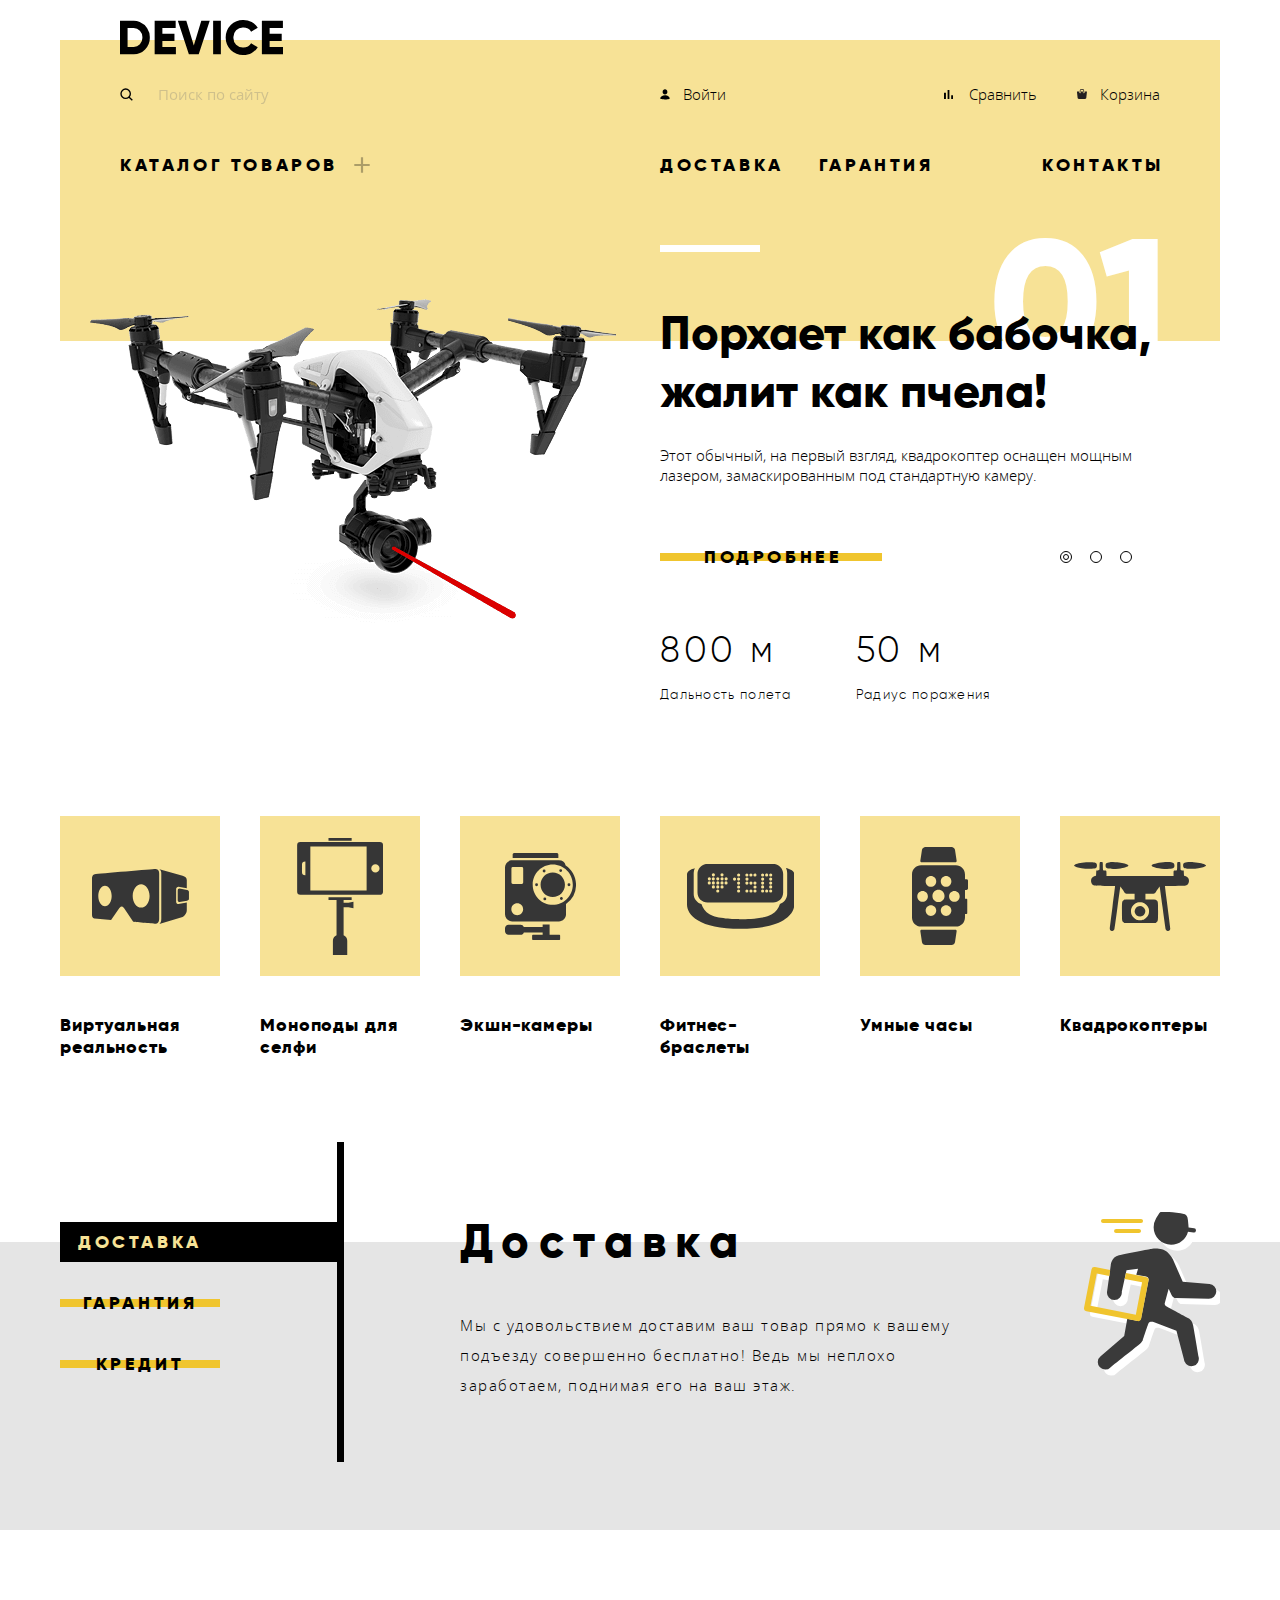
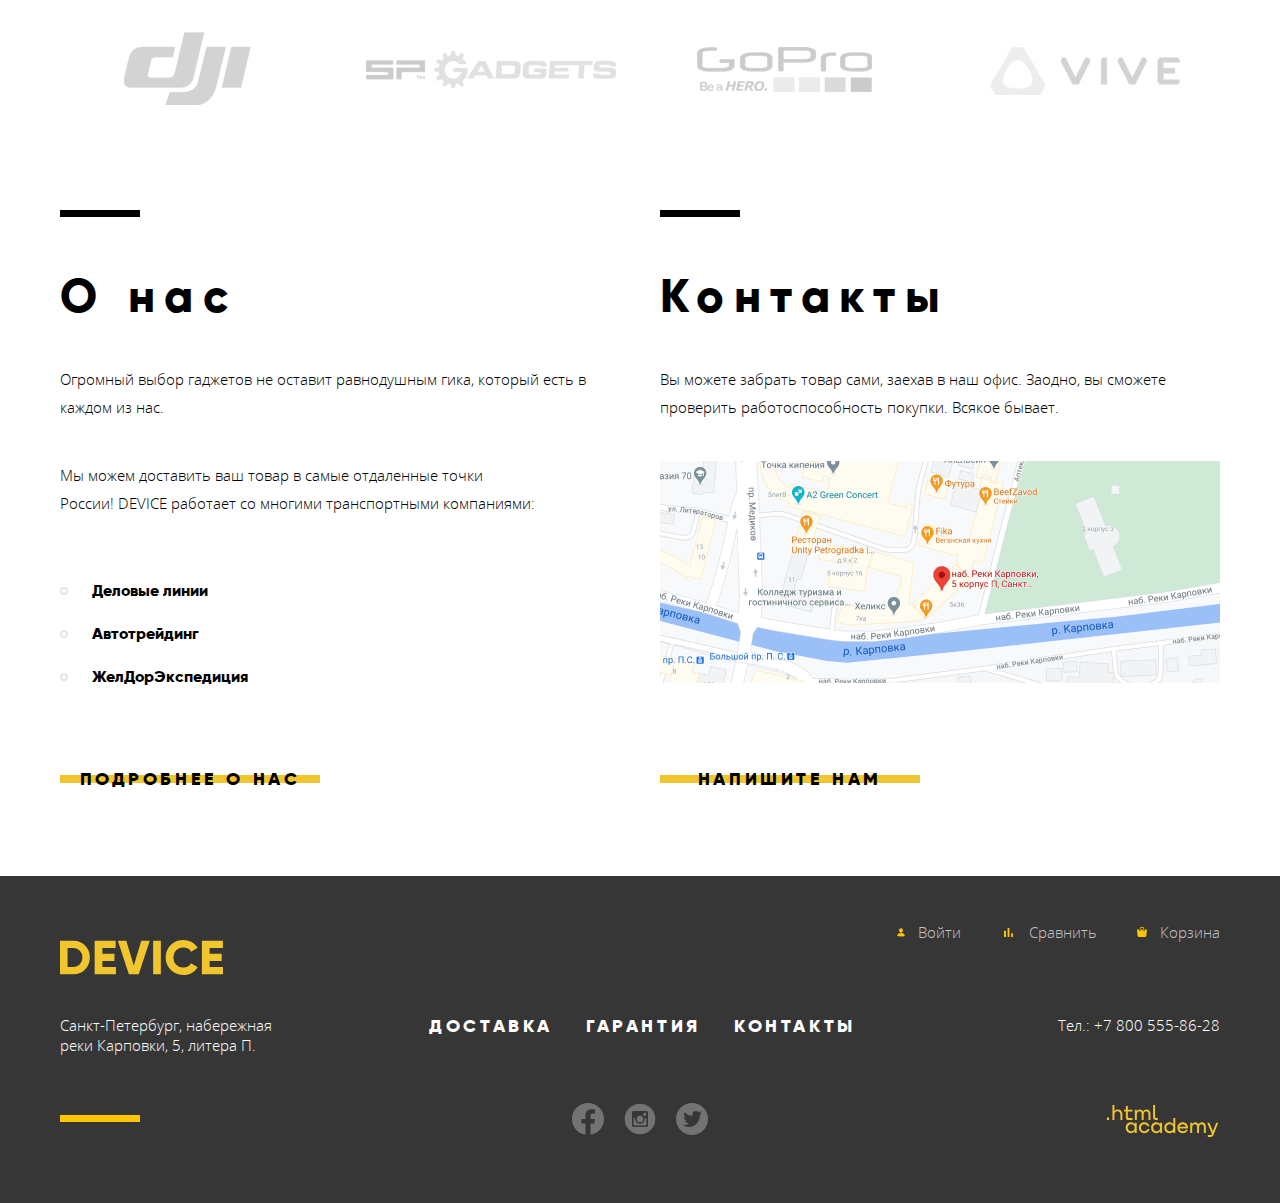
==== commit 9c390026: "завершил верстку внутренней страницы" ====
--- a/index.html
+++ b/index.html
@@ -153,7 +153,7 @@
         <div class="header__user user-block">
           <div class="auth">
             <a class="user-block__link auth__link auth__link--loggedout" href="#">
-              <svg class="user-block__icon user-block__icon--header" width="11" height="11">
+              <svg class="user-block__icon user-block__icon--header" width="10" height="11">
                 <use xlink:href="#icon-user-header"></use>
               </svg>
               Войти
@@ -420,7 +420,7 @@
           <div class="footer__user user-block">
             <div class="auth">
               <a class="user-block__link auth__link auth__link--loggedout" href="#">
-                <svg class="user-block__icon user-block__icon--footer" width="11" height="11">
+                <svg class="user-block__icon user-block__icon--footer" width="8" height="9">
                   <use xlink:href="#icon-user-footer"></use>
                 </svg>
                 Войти
--- a/css/style.css
+++ b/css/style.css
@@ -83,7 +83,6 @@
 img {
   max-width: 100%;
   height: auto;
-  object-fit: contain;
 }
 
 .visually-hidden {
@@ -344,7 +343,7 @@
 
 .auth {
   display: flex;
-  column-gap: 40px;
+  column-gap: 20px;
 }
 
 .header__user .user-block__link:hover,
@@ -962,6 +961,7 @@
   display: flex;
   flex-wrap: wrap;
   max-width: 640px;
+  margin-left: 5px;
   column-gap: 33px;
 }
 
@@ -1092,7 +1092,7 @@
   content: "";
   width: 12px;
   height: 12px;
-  margin-left: 14px;
+  margin-left: 15px;
   background: url("../img/icon-arrow-nav.svg") no-repeat center;
 }
 
@@ -1164,7 +1164,6 @@
   position: relative;
   width: inherit;
   margin: 0;
-  margin-bottom: 37px;
   padding:0;
   padding-top: 16px;
   font-size: 14px;
@@ -1184,6 +1183,18 @@
   height: 2px;
   content: "";
   background-color: var(--basic-black);
+}
+
+.form-filter__price {
+  margin-bottom: 30px;
+}
+
+.form-filter__color {
+  margin-bottom: 40px;
+}
+
+.form-filter__bluetooth {
+  margin-bottom: 40px;
 }
 
 .price {
@@ -1209,6 +1220,7 @@
 
 .price__bar {
   position: absolute;
+  left: 12px;
   width: 110px;
   height: 100%;
   background-color: var(--special-green);
@@ -1239,13 +1251,15 @@
   left: 114px;
 }
 
+.price__min-wrap {
+  margin-right: 25px;
+}
+
 .form-filter__title {
   margin: 0;
-  margin-bottom: 30px;
   font-weight: 800;
   line-height: 17px;
   font-family: "Gilroy", "Arial", sans-serif;
-  letter-spacing: 0.1em;
 }
 
 .form-filter__input:disabled + .form-filter__label {
@@ -1257,16 +1271,27 @@
   background-color: transparent;
 }
 
+.form-filter__button {
+  width: 100%;
+}
+
 .price .form-filter__input {
-  margin: 0 5px;
-  padding: 5px;
-  width: 60px;
+  padding: 8px 0;
+  width: 55px;
+}
+
+.price__title {
+  margin-bottom: 30px;
+}
+
+.color__title {
+  margin-bottom: 32px;
 }
 
 .color__list {
   display: flex;
   flex-direction: column;
-  row-gap: 15px;
+  row-gap: 20px;
 }
 
 .color__item {
@@ -1296,30 +1321,33 @@
 }
 
 .color__item:hover .color__name::before,
-.color__input:focus ~ .color__name::before {
+.color__input:focus + .color__name::before {
   opacity: 0.6;
 }
 
-.color__input:checked ~ .color__name::before,
+.color__input:checked + .color__name::before,
 .color__input:not(:checked):active ~ .color__name::before {
   background-image: url("../img/checkbox-tick.svg");
   background-repeat: no-repeat;
   background-position: center;
 }
 
-.color__input:active ~ .color__name::before,
-.color__input:checked:focus ~ .color__name::before {
+.color__input:active + .color__name::before {
   opacity: 1;
 }
 
-.color__input:disabled ~ .color__name,
-.color__input:disabled ~ .color__name::before {
+.color__input:disabled + .color__name,
+.color__input:disabled + .color__name::before {
   opacity: 0.25;
   cursor: default;
 }
 
-.color__input:checked:active ~ .color__name::before {
+.color__input:checked:active + .color__name::before {
   background: none;
+}
+
+.bluetooth__title {
+  margin-bottom: 30px;
 }
 
 .bluetooth__item {
@@ -1346,7 +1374,7 @@
   border-radius: 50%;
 }
 
-.bluetooth__input:checked ~ .bluetooth__option::after {
+.bluetooth__input:checked + .bluetooth__option::after {
   position: absolute;
   left: 8px;
   content: "";
@@ -1361,8 +1389,8 @@
   opacity: 0.6;
 }
 
-.bluetooth__input:active ~ .bluetooth__option::after,
-.bluetooth__input:active ~ .bluetooth__option::before {
+.bluetooth__input:active + .bluetooth__option::after,
+.bluetooth__input:active + .bluetooth__option::before {
   opacity: 1;
 }
 
@@ -1411,7 +1439,7 @@
 }
 
 .sorting__list--first {
-  column-gap: 30px;
+  column-gap: 32px;
 }
 
 .sorting__list--second {
@@ -1421,6 +1449,8 @@
 }
 
 .sorting__link {
+  font-size: 14px;
+  line-height: 19px;
   opacity: 0.3;
 }
 
@@ -1480,6 +1510,7 @@
   position: absolute;
   top: 29px;
   right: 27px;
+  box-sizing: border-box;
   content: "new";
   display: flex;
   justify-content: center;
@@ -1517,6 +1548,7 @@
 
 .product__price {
   order: 4;
+  margin-top: 3px;
   font-size: 16px;
   line-height: 18px;
   font-family: "Gilroy", "Arial", sans-serif;
@@ -1526,13 +1558,13 @@
 
 .product__links-wrap {
   position: absolute;
-  top: 50%;
-  left: 50%;
+  top: 170px;
+  left: 77px;
   display: flex;
   flex-direction: column;
   align-items: stretch;
+  row-gap: 13px;
   min-width: 200px;
-  transform: translate(-50%, -50%);
   text-align: center;
   opacity: 0;
 }
@@ -1545,11 +1577,10 @@
   opacity: 0.3;
 }
 
-.product__button {
-  margin-bottom: 22px;
-}
-
 .product__compare {
+  font-size: 13px;
+  line-height: 18px;
+  letter-spacing: 0.1em;
   opacity: 0.5;
 }
 
@@ -1572,13 +1603,21 @@
   font-size: 16px;
   line-height: 20px;
   font-family: "Gilroy", "Arial", sans-serif;
-  letter-spacing: 0.1em;
-  text-transform: uppercase;
   background-color: var(--basic-white-smoke);
 }
 
 .pagination__button {
   padding: 25px 30px;
+  font: inherit;
+  letter-spacing: 0.1em;
+  border: none;
+  background: none;
+  text-transform: uppercase;
+  cursor: pointer;;
+}
+
+.pagination__button--next {
+  padding-left: 24px;
 }
 
 .pagination__button:hover,
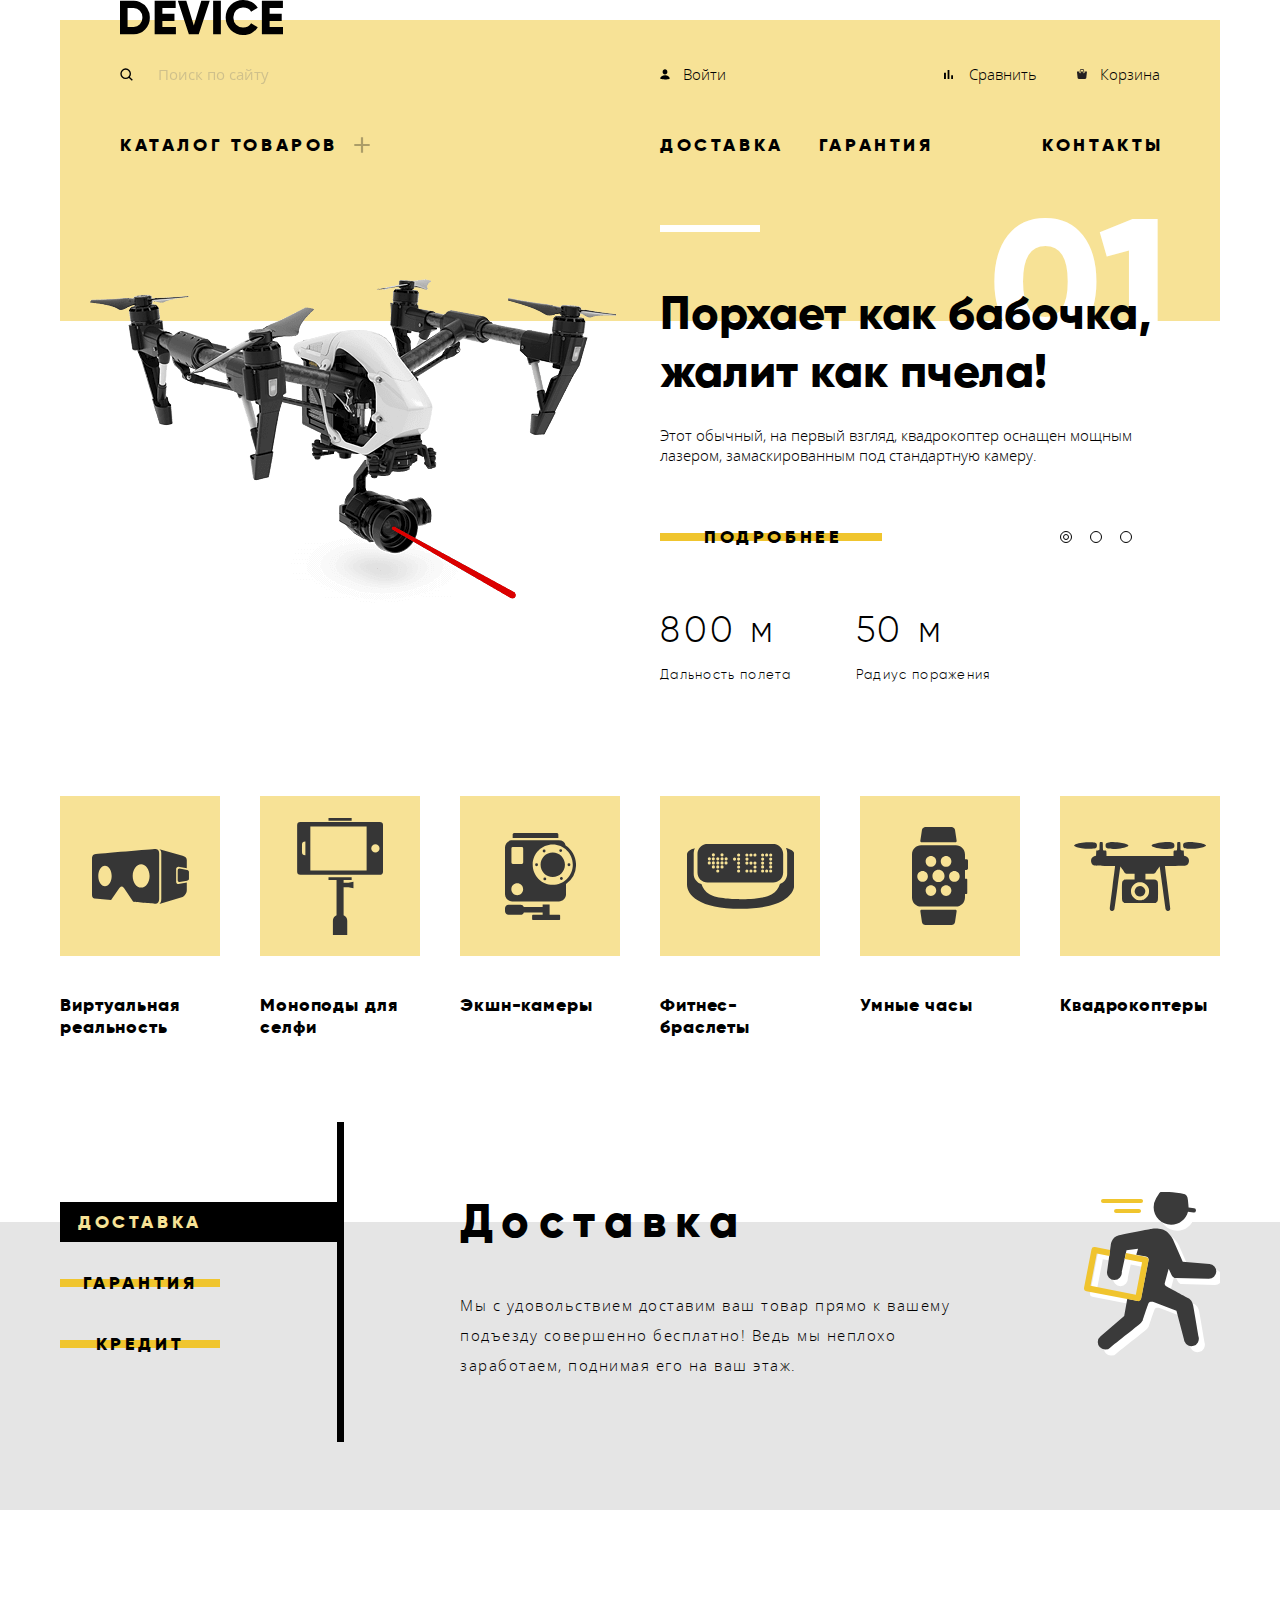
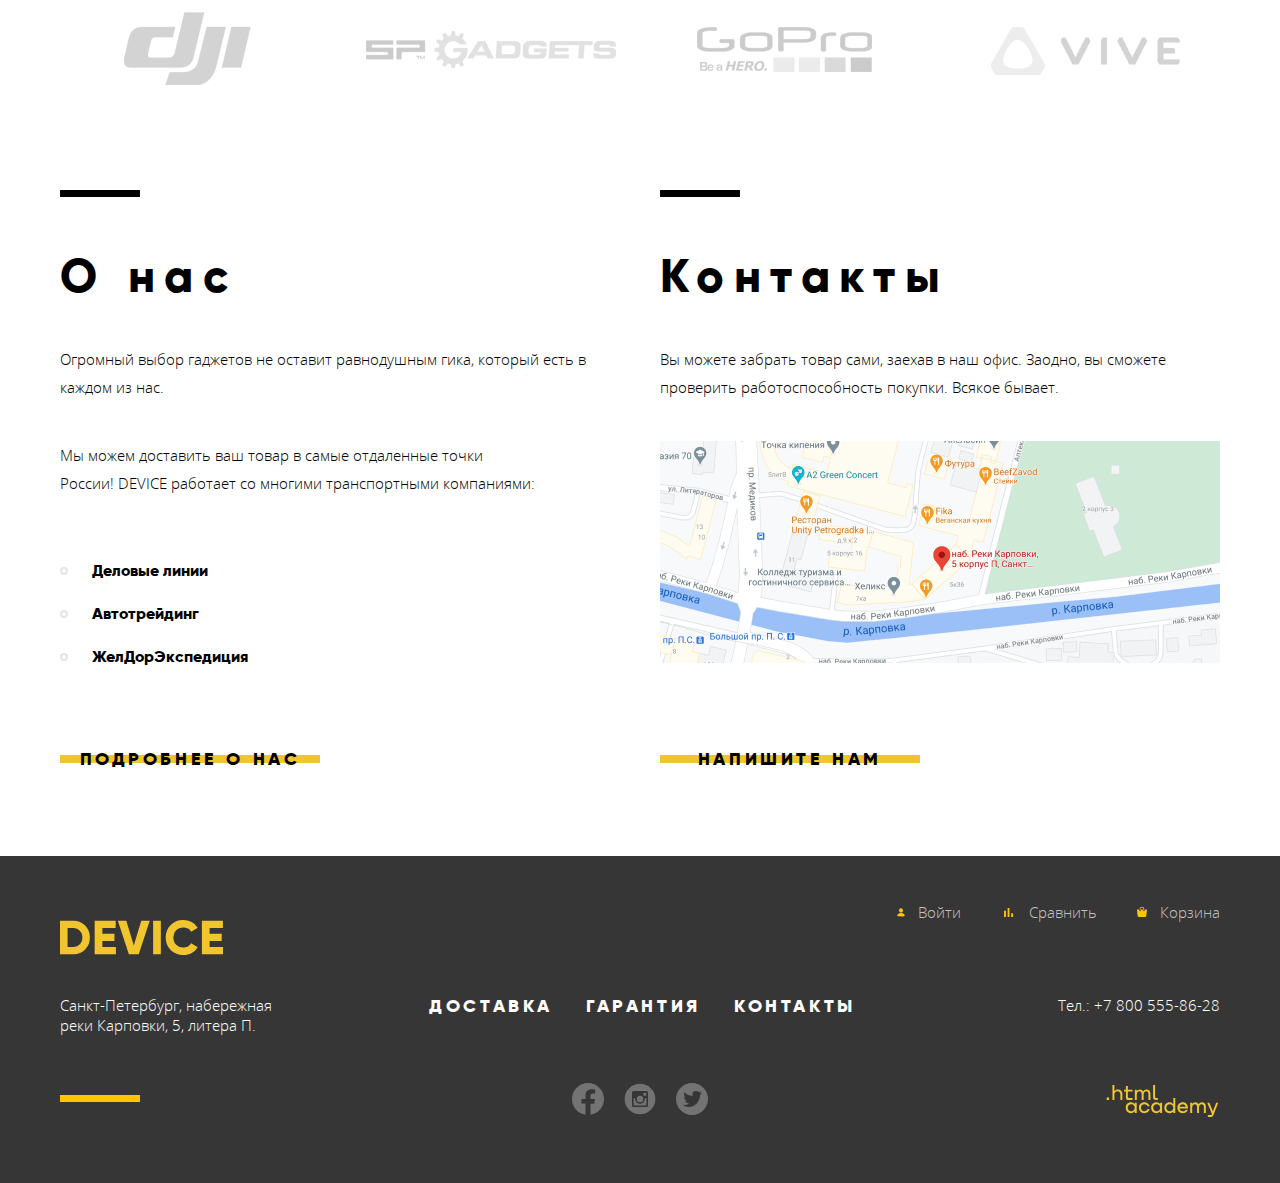
==== commit 85381f88: "сделал разметку доступной" ====
--- a/index.html
+++ b/index.html
@@ -15,7 +15,7 @@
   <body class="main">
 
     <div class="svg-sprite">
-      <svg width="0" height="0" class="hidden">
+      <svg width="0" height="0" aria-hidden="true" focusable="false">
         <symbol fill="none" xmlns="http://www.w3.org/2000/svg" viewBox="0 0 11 10" id="arrow-down">
           <path d="M11 0H0l5.5 10L11 0z" fill="#000"></path>
         </symbol>
@@ -153,7 +153,7 @@
         <div class="header__user user-block">
           <div class="auth">
             <a class="user-block__link auth__link auth__link--loggedout" href="#">
-              <svg class="user-block__icon user-block__icon--header" width="10" height="11">
+              <svg class="user-block__icon user-block__icon--header" width="10" height="11" aria-hidden="true" focusable="false">
                 <use xlink:href="#icon-user-header"></use>
               </svg>
               Войти
@@ -162,7 +162,7 @@
           <ul class="header__cart cart list-reset">
             <li>
               <a class="user-block__link" href="#">
-                <svg class="user-block__icon user-block__icon--header" width="15" height="11">
+                <svg class="user-block__icon user-block__icon--header" width="15" height="11" aria-hidden="true" focusable="false">
                   <use xlink:href="#icon-chart-header"></use>
                 </svg>
                 Сравнить
@@ -170,7 +170,7 @@
             </li>
             <li>
               <a class="user-block__link" href="#">
-                <svg class="user-block__icon user-block__icon--header" width="10" height="10">
+                <svg class="user-block__icon user-block__icon--header" width="10" height="10" aria-hidden="true" focusable="false">
                   <use xlink:href="#icon-cart-header"></use>
                 </svg>
                 Корзина
@@ -217,7 +217,6 @@
                 <dd class="slider__value">800 м</dd>
               </div>
               <div class="slider__options-wrap">
-
                 <dt class="slider__char">Радиус поражения</dt>
                 <dd class="slider__value">50 м</dd>
               </div>
@@ -272,7 +271,7 @@
             <div class="popular__item">
               <a class="popular__title" href="#">
                 <div class="popular__svg-wrap">
-                  <svg class="popular__icon" width="97" height="55">
+                  <svg class="popular__icon" width="97" height="55" aria-hidden="true" focusable="false">
                     <use xlink:href="#vertual-reality"></use>
                   </svg>
                 </div>
@@ -283,7 +282,7 @@
             <div class="popular__item">
               <a class="popular__title" href="catalog.html">
                 <div class="popular__svg-wrap">
-                  <svg class="popular__icon" width="86" height="117">
+                  <svg class="popular__icon" width="86" height="117" aria-hidden="true" focusable="false">
                     <use xlink:href="#monopods"></use>
                   </svg>
                 </div>
@@ -294,7 +293,7 @@
             <div class="popular__item">
               <a class="popular__title" href="#">
                 <div class="popular__svg-wrap">
-                  <svg class="popular__icon" width="71" height="87">
+                  <svg class="popular__icon" width="71" height="87" aria-hidden="true" focusable="false">
                     <use xlink:href="#cameras"></use>
                   </svg>
                 </div>
@@ -305,7 +304,7 @@
             <div class="popular__item">
               <a class="popular__title" href="#">
                 <div class="popular__svg-wrap">
-                  <svg class="popular__icon" width="107" height="65">
+                  <svg class="popular__icon" width="107" height="65" aria-hidden="true" focusable="false">
                     <use xlink:href="#bracelet"></use>
                   </svg>
                 </div>
@@ -316,7 +315,7 @@
             <div class="popular__item">
               <a class="popular__title" href="#">
                 <div class="popular__svg-wrap">
-                  <svg class="popular__icon" width="56" height="98">
+                  <svg class="popular__icon" width="56" height="98" aria-hidden="true" focusable="false">
                     <use xlink:href="#smart-watches"></use>
                   </svg>
                 </div>
@@ -327,7 +326,7 @@
             <div class="popular__item">
               <a class="popular__title" href="#">
                 <div class="popular__svg-wrap">
-                  <svg class="popular__icon" width="132" height="69">
+                  <svg class="popular__icon" width="132" height="69" aria-hidden="true" focusable="false">
                     <use xlink:href="#quadcopters"></use>
                   </svg>
                 </div>
@@ -420,7 +419,7 @@
           <div class="footer__user user-block">
             <div class="auth">
               <a class="user-block__link auth__link auth__link--loggedout" href="#">
-                <svg class="user-block__icon user-block__icon--footer" width="8" height="9">
+                <svg class="user-block__icon user-block__icon--footer" width="8" height="9" aria-hidden="true" focusable="false">
                   <use xlink:href="#icon-user-footer"></use>
                 </svg>
                 Войти
@@ -429,7 +428,7 @@
             <ul class="footer__cart cart list-reset">
               <li>
                 <a class="user-block__link" href="#">
-                  <svg class="user-block__icon user-block__icon--footer" width="15" height="11">
+                  <svg class="user-block__icon user-block__icon--footer" width="15" height="11" aria-hidden="true" focusable="false">
                     <use xlink:href="#icon-chart-footer"></use>
                   </svg>
                   Сравнить
@@ -437,7 +436,7 @@
               </li>
               <li>
                 <a class="user-block__link" href="#">
-                  <svg class="user-block__icon user-block__icon--footer" width="10" height="10">
+                  <svg class="user-block__icon user-block__icon--footer" width="10" height="10" aria-hidden="true" focusable="false">
                     <use xlink:href="#icon-cart-footer"></use>
                   </svg>
                   Корзина
@@ -460,7 +459,7 @@
           <ul class="socials__list list-reset">
             <li class="socials__item">
               <a class="socials__link" href="#">
-                <svg class="socials__link-icon" width="32" height="32">
+                <svg class="socials__link-icon" width="32" height="32" aria-label="Логотип Фейсбук" aria-hidden="true" focusable="false" role="img">
                   <use xlink:href="#facebook"></use>
                 </svg>
               <span class="visually-hidden">Наш Фейсбук</span>
@@ -468,7 +467,7 @@
             </li>
             <li class="socials__item">
               <a class="socials__link" href="#">
-                <svg class="socials__link-icon" width="32" height="32">
+                <svg class="socials__link-icon" width="32" height="32" aria-label="Логотип Инстаграм" aria-hidden="true" focusable="false" role="img">
                   <use xlink:href="#instagram"></use>
                 </svg>
               <span class="visually-hidden">Наш Инстаграм</span>
@@ -476,7 +475,7 @@
             </li>
             <li class="socials__item">
               <a class="socials__link" href="#">
-                <svg class="socials__link-icon" width="32" height="32">
+                <svg class="socials__link-icon" width="32" height="32" aria-label="Логотип Твиттер" aria-hidden="true" focusable="false" role="img">
                   <use xlink:href="#twitter"></use>
                 </svg>
               <span class="visually-hidden">Наш Твиттер</span>
@@ -484,7 +483,7 @@
             </li>
           </ul>
           <a class="footer__copyright copyright" href="https://htmlacademy.ru/intensive/htmlcss" aria-label="Разработано HTML Academy">
-            <svg class="copyright__icon" width="115" height="33">
+            <svg class="copyright__icon" width="115" height="33" aria-hidden="true" focusable="false">
               <use xlink:href="#logo_htmlacademy"></use>
             </svg>
           </a>
@@ -500,7 +499,7 @@
 
     <section class="modal feedback">
       <h2 class="visually-hidden">Форма обратной связи с нами</h2>
-      <form class="feedback__form form" method="post" action="https://echo.htmlacademy.ru">
+      <form class="feedback__form form" method="GET" action="https://echo.htmlacademy.ru">
         <div class="field">
           <label class="field__name" for="contact-username">Ваше имя:</label>
           <input class="field__input" id="contact-username" type="text" placeholder="Имя Фамилия">
--- a/css/style.css
+++ b/css/style.css
@@ -102,6 +102,10 @@
   margin: 0;
   padding: 0;
   list-style-type: none;
+}
+
+.svg-sprite {
+  display: none;
 }
 
 .button {
